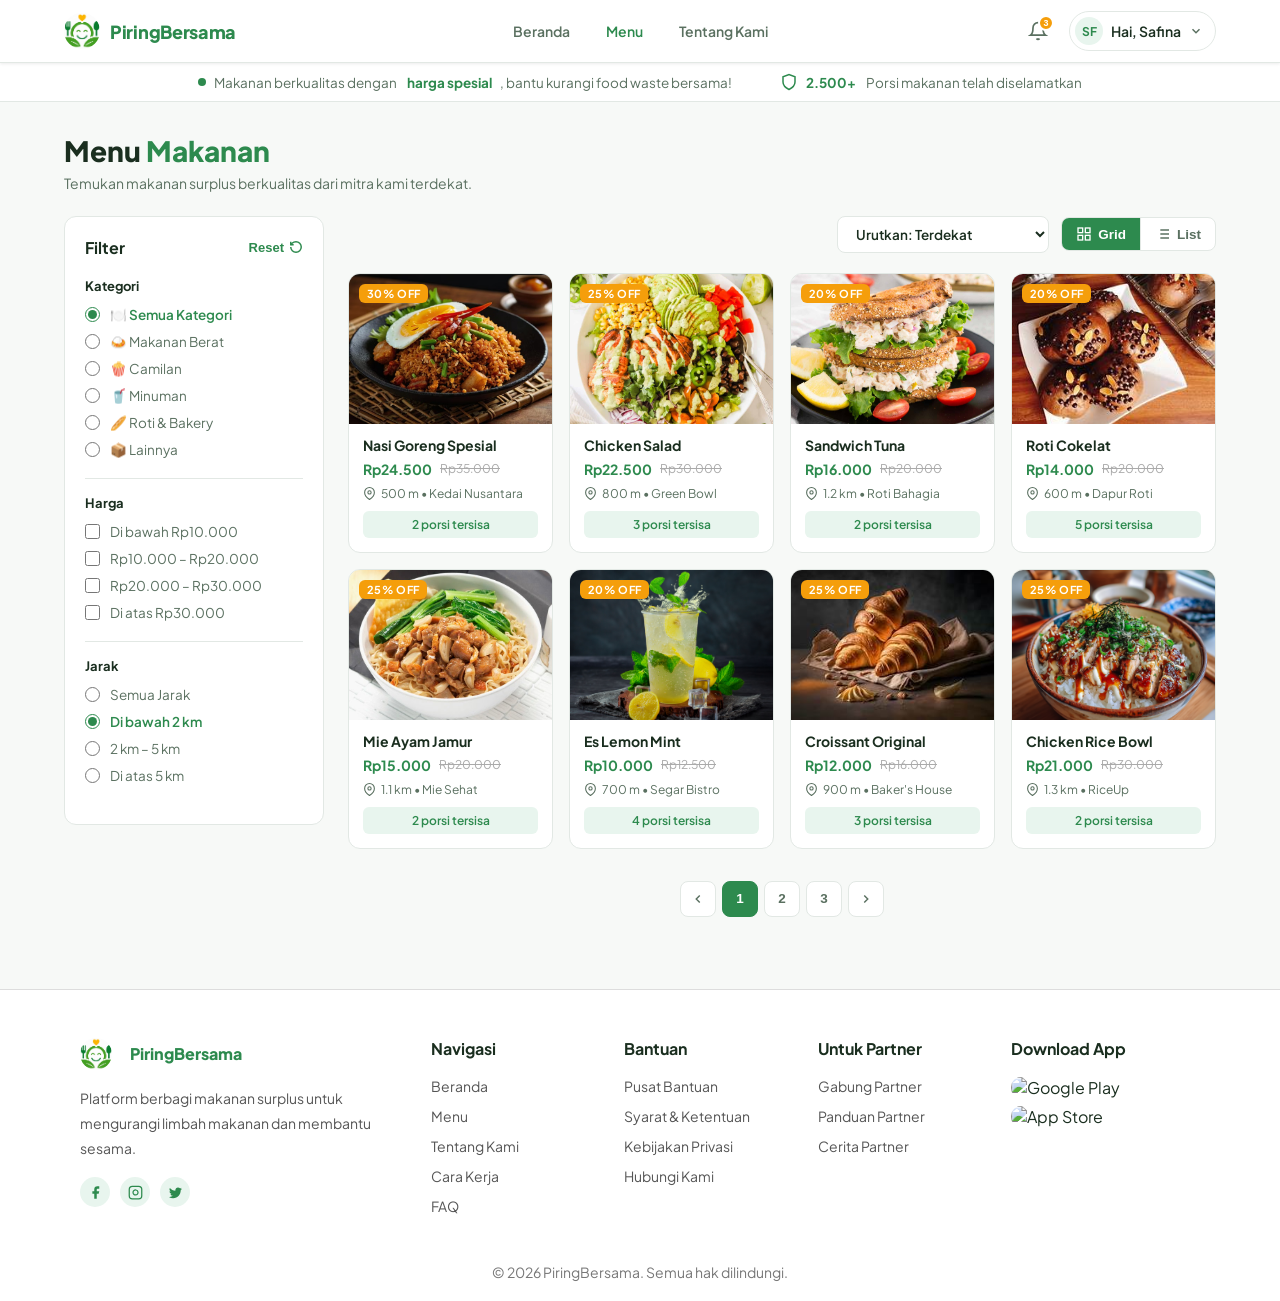
==== index.html @ 016cd300 "Add files via upload" ====
<!DOCTYPE html>
<html lang="id">
<head>
<meta charset="UTF-8">
<meta name="viewport" content="width=device-width, initial-scale=1.0">
<title>PiringBersama – Menu Makanan</title>
<link href="https://fonts.googleapis.com/css2?family=Plus+Jakarta+Sans:wght@400;500;600;700;800&display=swap" rel="stylesheet">
<link rel="stylesheet" href="style.css">
</head>
<body>

<!-- NAVBAR -->
<nav class="navbar">
  <div class="nav-inner">
    <a href="#" class="logo">
      <img src="logo_PiringBersama.jpeg" alt="Logo PiringBersama" class="logo-icon">
      <span class="logo-text">PiringBersama</span>
    </a>
    <div class="nav-links">
      <a href="#" class="nav-link">Beranda</a>
      <a href="#" class="nav-link active">Menu</a>
      <a href="#" class="nav-link">Tentang Kami</a>
    </div>
    <div class="nav-actions">
      <button class="btn-icon" title="Notifikasi">
        <svg viewBox="0 0 24 24" fill="none" stroke="currentColor" stroke-width="2"><path d="M18 8A6 6 0 0 0 6 8c0 7-3 9-3 9h18s-3-2-3-9"/><path d="M13.73 21a2 2 0 0 1-3.46 0"/></svg>
        <span class="notif-badge">3</span>
      </button>
      <div class="user-menu" onclick="this.querySelector('.dropdown-menu').classList.toggle('open')">
        <div class="avatar">SF</div>
        <span>Hai, Safina</span>
        <svg class="chevron-icon" viewBox="0 0 24 24" fill="none" stroke="currentColor" stroke-width="2.5"><path d="m6 9 6 6 6-6"/></svg>
        <div class="dropdown-menu">
          <a href="#">Profil Saya</a>
          <a href="#">Riwayat Pesanan</a>
          <a href="#">Pengaturan</a>
          <hr>
          <a href="#" class="logout">Keluar</a>
        </div>
      </div>
    </div>
  </div>
</nav>

<!-- ANNOUNCEMENT BAR -->
<div class="announce-bar">
  <div class="announce-item">
    <div class="announce-dot"></div>
    Makanan berkualitas dengan <strong>&nbsp;harga spesial</strong>, bantu kurangi food waste bersama!
  </div>
  <div class="announce-item">
    <svg width="18" height="18" viewBox="0 0 24 24" fill="none" stroke="#2d8a4e" stroke-width="2"><path d="M12 22s8-4 8-10V5l-8-3-8 3v7c0 6 8 10 8 10z"/></svg>
    <strong>2.500+</strong>&nbsp;Porsi makanan telah diselamatkan
  </div>
</div>

<!-- PAGE CONTENT -->
<div class="page-wrap">
  <div class="page-header">
    <h1>Menu <span>Makanan</span></h1>
    <p>Temukan makanan surplus berkualitas dari mitra kami terdekat.</p>
  </div>

  <div class="content-row">
    <!-- FILTER SIDEBAR -->
    <aside class="filter-sidebar">
      <div class="filter-header">
        <h3>Filter</h3>
        <button class="reset-btn">
          Reset
          <svg viewBox="0 0 24 24" fill="none" stroke="currentColor" stroke-width="2.5"><path d="M3 12a9 9 0 1 0 9-9 9.75 9.75 0 0 0-6.74 2.74L3 8"/><path d="M3 3v5h5"/></svg>
        </button>
      </div>

      <div class="filter-section">
        <div class="filter-section-title">Kategori</div>
        <div class="radio-group">
          <label class="radio-item active">
            <input type="radio" name="kategori" value="semua" checked>
            <span>🍽️ Semua Kategori</span>
          </label>
          <label class="radio-item">
            <input type="radio" name="kategori" value="berat">
            <span>🍛 Makanan Berat</span>
          </label>
          <label class="radio-item">
            <input type="radio" name="kategori" value="camilan">
            <span>🍿 Camilan</span>
          </label>
          <label class="radio-item">
            <input type="radio" name="kategori" value="minuman">
            <span>🥤 Minuman</span>
          </label>
          <label class="radio-item">
            <input type="radio" name="kategori" value="roti">
            <span>🥖 Roti & Bakery</span>
          </label>
          <label class="radio-item">
            <input type="radio" name="kategori" value="lainnya">
            <span>📦 Lainnya</span>
          </label>
        </div>
      </div>

      <hr class="filter-divider">

      <div class="filter-section">
        <div class="filter-section-title">Harga</div>
        <div class="checkbox-group">
          <label class="checkbox-item">
            <input type="checkbox"> Di bawah Rp10.000
          </label>
          <label class="checkbox-item">
            <input type="checkbox"> Rp10.000 – Rp20.000
          </label>
          <label class="checkbox-item">
            <input type="checkbox"> Rp20.000 – Rp30.000
          </label>
          <label class="checkbox-item">
            <input type="checkbox"> Di atas Rp30.000
          </label>
        </div>
      </div>

      <hr class="filter-divider">

      <div class="filter-section">
        <div class="filter-section-title">Jarak</div>
        <div class="radio-group">
          <label class="radio-item">
            <input type="radio" name="jarak" value="semua"> Semua Jarak
          </label>
          <label class="radio-item active">
            <input type="radio" name="jarak" value="2km" checked> Di bawah 2 km
          </label>
          <label class="radio-item">
            <input type="radio" name="jarak" value="5km"> 2 km – 5 km
          </label>
          <label class="radio-item">
            <input type="radio" name="jarak" value="lebih"> Di atas 5 km
          </label>
        </div>
      </div>
    </aside>

    <!-- MAIN -->
    <main class="main-content">
      <div class="toolbar">
        <select class="sort-select">
          <option>Urutkan: Terdekat</option>
          <option>Urutkan: Harga Termurah</option>
          <option>Urutkan: Diskon Terbesar</option>
          <option>Urutkan: Tersisa Sedikit</option>
        </select>
        <div class="view-toggle">
          <button class="view-btn active">
            <svg viewBox="0 0 24 24" fill="none" stroke="currentColor" stroke-width="2"><rect x="3" y="3" width="7" height="7"/><rect x="14" y="3" width="7" height="7"/><rect x="3" y="14" width="7" height="7"/><rect x="14" y="14" width="7" height="7"/></svg>
            Grid
          </button>
          <button class="view-btn">
            <svg viewBox="0 0 24 24" fill="none" stroke="currentColor" stroke-width="2"><line x1="8" y1="6" x2="21" y2="6"/><line x1="8" y1="12" x2="21" y2="12"/><line x1="8" y1="18" x2="21" y2="18"/><line x1="3" y1="6" x2="3.01" y2="6"/><line x1="3" y1="12" x2="3.01" y2="12"/><line x1="3" y1="18" x2="3.01" y2="18"/></svg>
            List
          </button>
        </div>
      </div>

      <div class="food-grid">
        <!-- Card 1 -->
        <div class="food-card">
          <div class="card-img-wrap">
            <img src="nasgor.jpeg" alt="Nasi Goreng Spesial">
            <span class="discount-badge">30% OFF</span>
          </div>
          <div class="card-body">
            <div class="card-name">Nasi Goreng Spesial</div>
            <div class="card-prices">
              <span class="price-new">Rp24.500</span>
              <span class="price-old">Rp35.000</span>
            </div>
            <div class="card-location">
              <svg viewBox="0 0 24 24" fill="none" stroke="currentColor" stroke-width="2"><path d="M21 10c0 7-9 13-9 13s-9-6-9-13a9 9 0 0 1 18 0z"/><circle cx="12" cy="10" r="3"/></svg>
              500 m • Kedai Nusantara
            </div>
            <div class="card-footer">2 porsi tersisa</div>
          </div>
        </div>

        <!-- Card 2 -->
        <div class="food-card">
          <div class="card-img-wrap">
            <img src="chicken salad.jpg" alt="Chicken Salad">
            <span class="discount-badge">25% OFF</span>
          </div>
          <div class="card-body">
            <div class="card-name">Chicken Salad</div>
            <div class="card-prices">
              <span class="price-new">Rp22.500</span>
              <span class="price-old">Rp30.000</span>
            </div>
            <div class="card-location">
              <svg viewBox="0 0 24 24" fill="none" stroke="currentColor" stroke-width="2"><path d="M21 10c0 7-9 13-9 13s-9-6-9-13a9 9 0 0 1 18 0z"/><circle cx="12" cy="10" r="3"/></svg>
              800 m • Green Bowl
            </div>
            <div class="card-footer">3 porsi tersisa</div>
          </div>
        </div>

        <!-- Card 3 -->
        <div class="food-card">
          <div class="card-img-wrap">
            <img src="sandwich.jpg" alt="Sandwich Tuna">
            <span class="discount-badge">20% OFF</span>
          </div>
          <div class="card-body">
            <div class="card-name">Sandwich Tuna</div>
            <div class="card-prices">
              <span class="price-new">Rp16.000</span>
              <span class="price-old">Rp20.000</span>
            </div>
            <div class="card-location">
              <svg viewBox="0 0 24 24" fill="none" stroke="currentColor" stroke-width="2"><path d="M21 10c0 7-9 13-9 13s-9-6-9-13a9 9 0 0 1 18 0z"/><circle cx="12" cy="10" r="3"/></svg>
              1.2 km • Roti Bahagia
            </div>
            <div class="card-footer">2 porsi tersisa</div>
          </div>
        </div>

        <!-- Card 4 -->
        <div class="food-card">
          <div class="card-img-wrap">
            <img src="roti coklat.jpeg" alt="Roti Cokelat">
            <span class="discount-badge">20% OFF</span>
          </div>
          <div class="card-body">
            <div class="card-name">Roti Cokelat</div>
            <div class="card-prices">
              <span class="price-new">Rp14.000</span>
              <span class="price-old">Rp20.000</span>
            </div>
            <div class="card-location">
              <svg viewBox="0 0 24 24" fill="none" stroke="currentColor" stroke-width="2"><path d="M21 10c0 7-9 13-9 13s-9-6-9-13a9 9 0 0 1 18 0z"/><circle cx="12" cy="10" r="3"/></svg>
              600 m • Dapur Roti
            </div>
            <div class="card-footer">5 porsi tersisa</div>
          </div>
        </div>

        <!-- Card 5 -->
        <div class="food-card">
          <div class="card-img-wrap">
            <img src="mi ayam jamur.jpg" alt="Mie Ayam Jamur">
            <span class="discount-badge">25% OFF</span>
          </div>
          <div class="card-body">
            <div class="card-name">Mie Ayam Jamur</div>
            <div class="card-prices">
              <span class="price-new">Rp15.000</span>
              <span class="price-old">Rp20.000</span>
            </div>
            <div class="card-location">
              <svg viewBox="0 0 24 24" fill="none" stroke="currentColor" stroke-width="2"><path d="M21 10c0 7-9 13-9 13s-9-6-9-13a9 9 0 0 1 18 0z"/><circle cx="12" cy="10" r="3"/></svg>
              1.1 km • Mie Sehat
            </div>
            <div class="card-footer">2 porsi tersisa</div>
          </div>
        </div>

        <!-- Card 6 -->
        <div class="food-card">
          <div class="card-img-wrap">
            <img src="es lemon.jpg" alt="Es Lemon Mint">
            <span class="discount-badge">20% OFF</span>
          </div>
          <div class="card-body">
            <div class="card-name">Es Lemon Mint</div>
            <div class="card-prices">
              <span class="price-new">Rp10.000</span>
              <span class="price-old">Rp12.500</span>
            </div>
            <div class="card-location">
              <svg viewBox="0 0 24 24" fill="none" stroke="currentColor" stroke-width="2"><path d="M21 10c0 7-9 13-9 13s-9-6-9-13a9 9 0 0 1 18 0z"/><circle cx="12" cy="10" r="3"/></svg>
              700 m • Segar Bistro
            </div>
            <div class="card-footer">4 porsi tersisa</div>
          </div>
        </div>

        <!-- Card 7 -->
        <div class="food-card">
          <div class="card-img-wrap">
            <img src="croissant.jpeg" alt="Croissant Original">
            <span class="discount-badge">25% OFF</span>
          </div>
          <div class="card-body">
            <div class="card-name">Croissant Original</div>
            <div class="card-prices">
              <span class="price-new">Rp12.000</span>
              <span class="price-old">Rp16.000</span>
            </div>
            <div class="card-location">
              <svg viewBox="0 0 24 24" fill="none" stroke="currentColor" stroke-width="2"><path d="M21 10c0 7-9 13-9 13s-9-6-9-13a9 9 0 0 1 18 0z"/><circle cx="12" cy="10" r="3"/></svg>
              900 m • Baker's House
            </div>
            <div class="card-footer">3 porsi tersisa</div>
          </div>
        </div>

        <!-- Card 8 -->
        <div class="food-card">
          <div class="card-img-wrap">
            <img src="rice bowl.png" alt="Chicken Rice Bowl">
            <span class="discount-badge">25% OFF</span>
          </div>
          <div class="card-body">
            <div class="card-name">Chicken Rice Bowl</div>
            <div class="card-prices">
              <span class="price-new">Rp21.000</span>
              <span class="price-old">Rp30.000</span>
            </div>
            <div class="card-location">
              <svg viewBox="0 0 24 24" fill="none" stroke="currentColor" stroke-width="2"><path d="M21 10c0 7-9 13-9 13s-9-6-9-13a9 9 0 0 1 18 0z"/><circle cx="12" cy="10" r="3"/></svg>
              1.3 km • RiceUp
            </div>
            <div class="card-footer">2 porsi tersisa</div>
          </div>
        </div>
      </div>

      <!-- PAGINATION -->
      <div class="pagination">
        <button class="page-btn">
          <svg viewBox="0 0 24 24" fill="none" stroke="currentColor" stroke-width="2.5"><path d="m15 18-6-6 6-6"/></svg>
        </button>
        <button class="page-btn active">1</button>
        <button class="page-btn">2</button>
        <button class="page-btn">3</button>
        <button class="page-btn">
          <svg viewBox="0 0 24 24" fill="none" stroke="currentColor" stroke-width="2.5"><path d="m9 18 6-6-6-6"/></svg>
        </button>
      </div>
    </main>
  </div>
</div>

<!-- FOOTER -->
<footer class="footer">
  <div class="footer-grid">
    <div class="footer-brand">
      <div class="logo">
        <img src="logo_PiringBersama.jpeg" alt="Logo PiringBersama" style="width:32px;height:32px;border-radius:50%;object-fit:cover;">
        <span style="font-size:16px;font-weight:800;color:var(--green);margin-left:8px;">PiringBersama</span>
      </div>
      <p>Platform berbagi makanan surplus untuk mengurangi limbah makanan dan membantu sesama.</p>
      <div class="social-links">
        <a href="#" class="social-link">
          <svg viewBox="0 0 24 24" fill="currentColor"><path d="M18 2h-3a5 5 0 0 0-5 5v3H7v4h3v8h4v-8h3l1-4h-4V7a1 1 0 0 1 1-1h3z"/></svg>
        </a>
        <a href="#" class="social-link">
          <svg viewBox="0 0 24 24" fill="none" stroke="currentColor" stroke-width="2"><rect x="2" y="2" width="20" height="20" rx="5" ry="5"/><path d="M16 11.37A4 4 0 1 1 12.63 8 4 4 0 0 1 16 11.37z"/><line x1="17.5" y1="6.5" x2="17.51" y2="6.5"/></svg>
        </a>
        <a href="#" class="social-link">
          <svg viewBox="0 0 24 24" fill="currentColor"><path d="M22.46 6c-.77.35-1.6.58-2.46.69.88-.53 1.56-1.37 1.88-2.38-.83.5-1.75.85-2.72 1.05C18.37 4.5 17.26 4 16 4c-2.35 0-4.27 1.92-4.27 4.29 0 .34.04.67.11.98C8.28 9.09 5.11 7.38 3 4.79c-.37.63-.58 1.37-.58 2.15 0 1.49.75 2.81 1.91 3.56-.71 0-1.37-.2-1.95-.5v.03c0 2.08 1.48 3.82 3.44 4.21a4.22 4.22 0 0 1-1.93.07 4.28 4.28 0 0 0 4 2.98 8.521 8.521 0 0 1-5.33 1.84c-.34 0-.68-.02-1.02-.06C3.44 20.29 5.7 21 8.12 21 16 21 20.33 14.46 20.33 8.79c0-.19 0-.37-.01-.56.84-.6 1.56-1.36 2.14-2.23z"/></svg>
        </a>
      </div>
    </div>

    <div>
      <div class="footer-title">Navigasi</div>
      <div class="footer-links">
        <a href="#">Beranda</a>
        <a href="#">Menu</a>
        <a href="#">Tentang Kami</a>
        <a href="#">Cara Kerja</a>
        <a href="#">FAQ</a>
      </div>
    </div>

    <div>
      <div class="footer-title">Bantuan</div>
      <div class="footer-links">
        <a href="#">Pusat Bantuan</a>
        <a href="#">Syarat &amp; Ketentuan</a>
        <a href="#">Kebijakan Privasi</a>
        <a href="#">Hubungi Kami</a>
      </div>
    </div>

    <div>
      <div class="footer-title">Untuk Partner</div>
      <div class="footer-links">
        <a href="#">Gabung Partner</a>
        <a href="#">Panduan Partner</a>
        <a href="#">Cerita Partner</a>
      </div>
    </div>

    <div>
      <div class="footer-title">Download App</div>
      <div class="store-buttons">
        <a href="#" class="store-btn">
          <img src="https://upload.wikimedia.org/wikipedia/commons/7/78/Google_Play_Store_badge_EN.svg" alt="Google Play">
        </a>
        <a href="#" class="store-btn">
          <img src="https://developer.apple.com/assets/elements/badges/download-on-the-app-store.svg" alt="App Store">
        </a>
      </div>
    </div>
  </div>

  <div class="copyright">©️ 2026 PiringBersama. Semua hak dilindungi.</div>
</footer>

<script src="script.js"></script>
</body>
</html>
---- style.css ----
*, *::before, *::after { box-sizing: border-box; margin: 0; padding: 0; }
  :root {
    --green: #2d8a4e;
    --green-dark: #1e6b3a;
    --green-light: #e8f5ee;
    --green-mid: #d1eddb;
    --orange: #f59e0b;
    --orange-light: #fef3c7;
    --white: #ffffff;
    --bg: #f7f9f7;
    --border: #e2e8e4;
    --text-primary: #1a2e1f;
    --text-secondary: #5a7060;
    --red: #e53e3e;
    --shadow-sm: 0 1px 3px rgba(0,0,0,0.08);
    --shadow-md: 0 4px 16px rgba(0,0,0,0.12);
    --radius: 12px;
    --radius-sm: 8px;
    --transition: 0.18s ease;
    --primary: #2d8a4e;
  }
  body {
    font-family: 'Plus Jakarta Sans', sans-serif;
    background: var(--bg);
    color: var(--text-primary);
    min-height: 100vh;
  }
  a { text-decoration: none; color: inherit; }

  /* ── NAVBAR ── */
  .navbar {
    position: sticky;
    top: 0;
    z-index: 100;
    background: var(--white);
    border-bottom: 1px solid var(--border);
    box-shadow: var(--shadow-sm);
  }
  .nav-inner {
    position: relative;
    max-width: 1200px;
    margin: 0 auto;
    padding: 0 24px;
    height: 62px;
    display: flex;
    align-items: center;
    gap: 32px;
  }
  .logo {
    display: flex;
    align-items: center;
    gap: 10px;
    flex-shrink: 0;
  }
  .logo-icon {
    width: 36px;
    height: 36px;
    border-radius: 50%;
    object-fit: cover;
    background: var(--green-light);
  }
  .logo-text {
    font-size: 18px;
    font-weight: 800;
    color: var(--green);
    letter-spacing: -.3px;
  }
  .nav-links {
    display: flex;
    gap: 8px;
    position: absolute;
    left: 50%;
    transform: translateX(-50%);
  }
  .nav-link {
    padding: 6px 14px;
    border-radius: 20px;
    font-weight: 600;
    font-size: 14px;
    color: var(--text-secondary);
    transition: color var(--transition), background var(--transition);
  }
  .nav-link:hover { color: var(--green); background: var(--green-light); }
  .nav-link.active { color: var(--green); }
  .nav-actions {
    display: flex;
    align-items: center;
    gap: 12px;
    margin-left: auto;
  }
  .btn-icon {
    position: relative;
    width: 38px;
    height: 38px;
    border-radius: 50%;
    display: flex;
    align-items: center;
    justify-content: center;
    color: var(--text-secondary);
    transition: background var(--transition), color var(--transition);
    cursor: pointer;
    border: none;
    background: transparent;
  }
  .btn-icon:hover { background: var(--bg); color: var(--text-primary); }
  .btn-icon svg { width: 20px; height: 20px; }
  .notif-badge {
    position: absolute;
    top: 3px;
    right: 3px;
    width: 16px;
    height: 16px;
    border-radius: 50%;
    background: var(--orange);
    color: #fff;
    font-size: 9px;
    font-weight: 700;
    display: flex;
    align-items: center;
    justify-content: center;
    border: 2px solid var(--white);
  }
  .user-menu {
    position: relative;
    display: flex;
    align-items: center;
    gap: 8px;
    padding: 5px 12px 5px 5px;
    border-radius: 24px;
    border: 1px solid var(--border);
    background: var(--white);
    font-size: 14px;
    font-weight: 600;
    color: var(--text-primary);
    transition: border-color var(--transition), box-shadow var(--transition);
    cursor: pointer;
  }
  .user-menu:hover { border-color: var(--green); box-shadow: 0 0 0 3px var(--green-light); }
  .avatar {
    width: 28px;
    height: 28px;
    border-radius: 50%;
    object-fit: cover;
    background: var(--green-light);
    display: flex;
    align-items: center;
    justify-content: center;
    font-size: 12px;
    font-weight: 700;
    color: var(--green);
  }
  .dropdown-menu {
    position: absolute;
    top: calc(100% + 8px);
    right: 0;
    min-width: 170px;
    background: var(--white);
    border: 1px solid var(--border);
    border-radius: var(--radius-sm);
    box-shadow: var(--shadow-md);
    padding: 6px;
    display: none;
    flex-direction: column;
    gap: 2px;
    z-index: 200;
  }
  .dropdown-menu.open { display: flex; }
  .dropdown-menu a {
    padding: 9px 12px;
    border-radius: 6px;
    font-size: 13.5px;
    font-weight: 500;
    color: var(--text-primary);
    transition: background var(--transition);
  }
  .dropdown-menu a:hover { background: var(--bg); }
  .dropdown-menu hr { border: none; border-top: 1px solid var(--border); margin: 4px 0; }
  .dropdown-menu a.logout { color: #e53e3e; }
  .chevron-icon { width: 14px; height: 14px; color: var(--text-secondary); }

  /* ── ANNOUNCEMENT BAR ── */
  .announce-bar {
    background: var(--white);
    border-bottom: 1px solid var(--border);
    padding: 10px 24px;
    display: flex;
    align-items: center;
    justify-content: center;
    gap: 48px;
    font-size: 13.5px;
  }
  .announce-item {
    display: flex;
    align-items: center;
    gap: 8px;
    color: var(--text-secondary);
  }
  .announce-item strong { color: var(--green); font-weight: 700; }
  .announce-dot {
    width: 8px; height: 8px;
    border-radius: 50%;
    background: var(--green);
    flex-shrink: 0;
  }

  /* ── PAGE LAYOUT ── */
  .page-wrap {
    max-width: 1200px;
    margin: 0 auto;
    padding: 32px 24px;
  }
  .page-header { margin-bottom: 24px; }
  .page-header h1 { font-size: 28px; font-weight: 800; color: var(--text-primary); line-height: 1.2; }
  .page-header h1 span { color: var(--green); }
  .page-header p { color: var(--text-secondary); margin-top: 6px; font-size: 14px; }

  .content-row {
    display: flex;
    gap: 24px;
    align-items: flex-start;
  }

  /* ── FILTER SIDEBAR ── */
  .filter-sidebar {
    width: 260px;
    flex-shrink: 0;
    background: var(--white);
    border: 1px solid var(--border);
    border-radius: var(--radius);
    padding: 20px;
  }
  .filter-header {
    display: flex;
    align-items: center;
    justify-content: space-between;
    margin-bottom: 20px;
  }
  .filter-header h3 { font-size: 16px; font-weight: 700; }
  .reset-btn {
    display: flex;
    align-items: center;
    gap: 5px;
    font-size: 13px;
    font-weight: 600;
    color: var(--green);
    cursor: pointer;
    border: none;
    background: none;
  }
  .reset-btn svg { width: 14px; height: 14px; }
  .filter-section { margin-bottom: 20px; }
  .filter-section-title { font-size: 13px; font-weight: 700; color: var(--text-primary); margin-bottom: 12px; }
  .filter-divider { border: none; border-top: 1px solid var(--border); margin: 16px 0; }
  .radio-group, .checkbox-group { display: flex; flex-direction: column; gap: 10px; }
  .radio-item, .checkbox-item {
    display: flex;
    align-items: center;
    gap: 10px;
    font-size: 13.5px;
    color: var(--text-secondary);
    cursor: pointer;
  }
  .radio-item input[type="radio"], .checkbox-item input[type="checkbox"] {
    accent-color: var(--green);
    width: 15px; height: 15px;
  }
  .radio-item.active, .radio-item:has(input:checked) { color: var(--green); font-weight: 600; }
  .cat-icon { font-size: 14px; }

  /* ── MAIN CONTENT ── */
  .main-content { flex: 1; min-width: 0; }
  .toolbar {
    display: flex;
    align-items: center;
    justify-content: flex-end;
    gap: 12px;
    margin-bottom: 20px;
  }
  .sort-select {
    display: flex;
    align-items: center;
    gap: 8px;
    padding: 8px 14px;
    border: 1px solid var(--border);
    border-radius: 8px;
    font-size: 13.5px;
    font-weight: 600;
    background: var(--white);
    color: var(--text-primary);
    cursor: pointer;
    font-family: inherit;
  }
  .sort-select svg { width: 16px; height: 16px; color: var(--text-secondary); }
  .view-toggle {
    display: flex;
    border: 1px solid var(--border);
    border-radius: 8px;
    overflow: hidden;
    background: var(--white);
  }
  .view-btn {
    display: flex;
    align-items: center;
    gap: 6px;
    padding: 8px 14px;
    font-size: 13.5px;
    font-weight: 600;
    color: var(--text-secondary);
    cursor: pointer;
    border: none;
    background: transparent;
    transition: background var(--transition), color var(--transition);
  }
  .view-btn svg { width: 16px; height: 16px; }
  .view-btn.active { background: var(--green); color: #fff; }
  .view-btn:not(:last-child) { border-right: 1px solid var(--border); }

  /* ── FOOD GRID ── */
  .food-grid {
    display: grid;
    grid-template-columns: repeat(4, 1fr);
    gap: 16px;
    margin-bottom: 32px;
  }
  .food-card {
    background: var(--white);
    border: 1px solid var(--border);
    border-radius: var(--radius);
    overflow: hidden;
    transition: box-shadow var(--transition), transform var(--transition);
    cursor: pointer;
  }
  .food-card:hover { box-shadow: var(--shadow-md); transform: translateY(-2px); }
  .card-img-wrap {
    position: relative;
    height: 150px;
    overflow: hidden;
    background: #f0f4f1;
  }
  .card-img-wrap img {
    width: 100%;
    height: 100%;
    object-fit: cover;
    transition: transform 0.3s ease;
  }
  .food-card:hover .card-img-wrap img { transform: scale(1.04); }
  .discount-badge {
    position: absolute;
    top: 10px;
    left: 10px;
    background: var(--orange);
    color: #fff;
    font-size: 11px;
    font-weight: 700;
    padding: 3px 8px;
    border-radius: 6px;
    letter-spacing: .3px;
  }
  .card-body { padding: 12px 14px 14px; }
  .card-name { font-size: 14px; font-weight: 700; color: var(--text-primary); margin-bottom: 6px; }
  .card-prices {
    display: flex;
    align-items: center;
    gap: 8px;
    margin-bottom: 8px;
  }
  .price-new { font-size: 14px; font-weight: 700; color: var(--green); }
  .price-old { font-size: 12px; color: #aaa; text-decoration: line-through; }
  .card-location {
    display: flex;
    align-items: center;
    gap: 5px;
    font-size: 12px;
    color: var(--text-secondary);
    margin-bottom: 10px;
  }
  .card-location svg { width: 13px; height: 13px; flex-shrink: 0; color: var(--text-secondary); }
  .card-footer {
    background: var(--green-light);
    border-radius: 6px;
    padding: 6px 10px;
    font-size: 12px;
    font-weight: 600;
    color: var(--green);
    text-align: center;
  }

  /* ── PAGINATION ── */
  .pagination {
    display: flex;
    align-items: center;
    justify-content: center;
    gap: 6px;
  }
  .page-btn {
    width: 36px; height: 36px;
    border-radius: 8px;
    display: flex;
    align-items: center;
    justify-content: center;
    font-size: 13.5px;
    font-weight: 600;
    border: 1px solid var(--border);
    background: var(--white);
    color: var(--text-secondary);
    cursor: pointer;
    transition: all var(--transition);
  }
  .page-btn:hover { border-color: var(--green); color: var(--green); }
  .page-btn.active { background: var(--green); color: #fff; border-color: var(--green); }
  .page-btn svg { width: 14px; height: 14px; }

  /* ── FOOTER ── */
  .footer {
    background: white;
    border-top: 1px solid #ddd;
    padding: 48px 80px 20px;
    margin-top: 40px;
  }
  .footer-grid {
    display: grid;
    grid-template-columns: 2fr 1fr 1fr 1fr 1.2fr;
    gap: 36px;
    align-items: start;
  }
  .footer-brand .logo { margin-bottom: 0; }
  .footer-brand .logo img { width: 32px; height: 32px; border-radius: 50%; object-fit: cover; }
  .footer-brand .logo span { font-size: 16px; font-weight: 800; color: var(--green); }
  .footer-brand p {
    margin-top: 16px;
    line-height: 1.8;
    color: #555;
    max-width: 320px;
    font-size: 14px;
  }
  .footer-title { font-weight: 700; margin-bottom: 18px; font-size: 16px; }
  .footer-links { display: flex; flex-direction: column; gap: 12px; }
  .footer-links a { color: #555; text-decoration: none; transition: 0.2s; font-size: 14px; }
  .footer-links a:hover { color: var(--primary); }
  .store-buttons { display: flex; flex-direction: column; gap: 8px; }
  .store-btn { display: block; }
  .store-btn img { width: 140px; height: auto; display: block; border-radius: 10px; transition: transform 0.25s ease; }
  .store-btn img:hover { transform: scale(1.04); }
  .copyright { margin-top: 48px; text-align: center; color: #777; font-size: 14px; }
  .social-links { display: flex; gap: 10px; margin-top: 16px; }
  .social-link {
    width: 30px; height: 30px;
    border-radius: 50%;
    background: var(--green-light);
    display: flex; align-items: center; justify-content: center;
    color: var(--green);
    font-size: 14px;
    transition: background var(--transition);
  }
  .social-link:hover { background: var(--green-mid); }
  .social-link svg { width: 15px; height: 15px; }
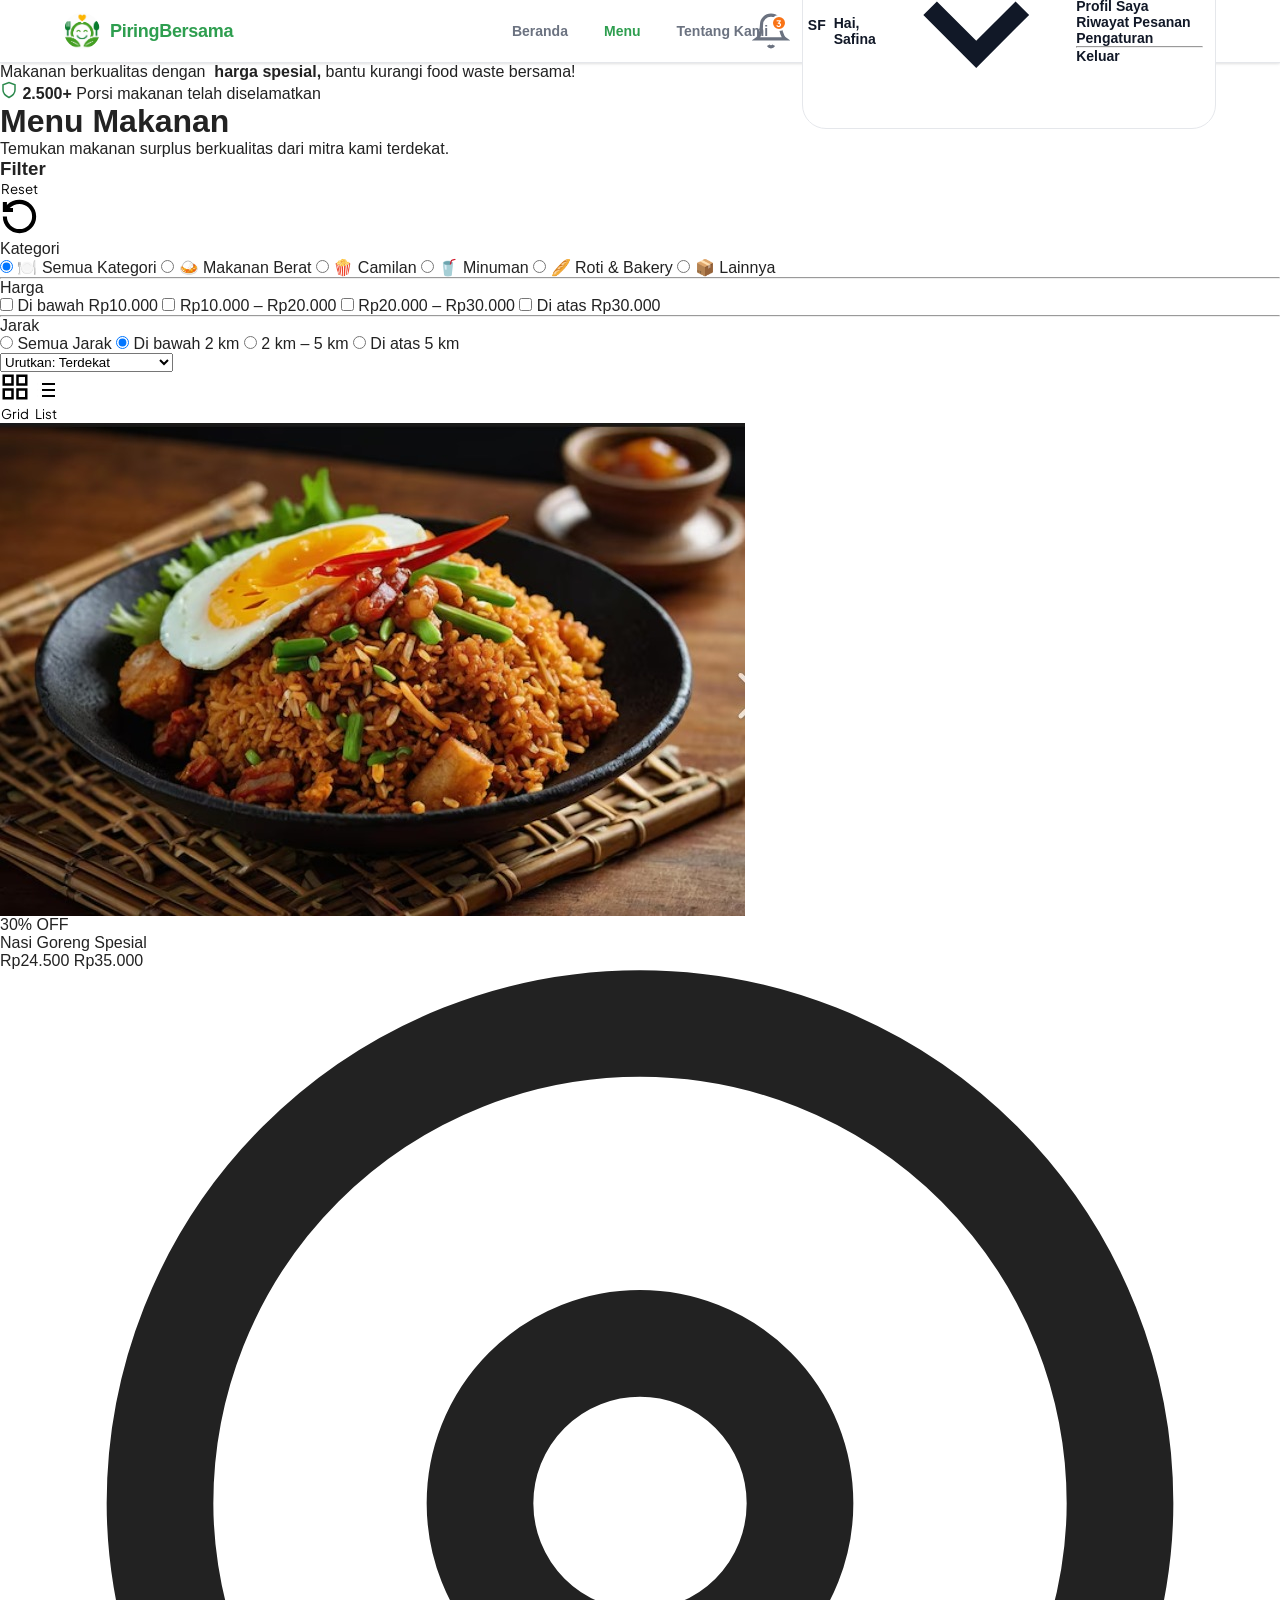
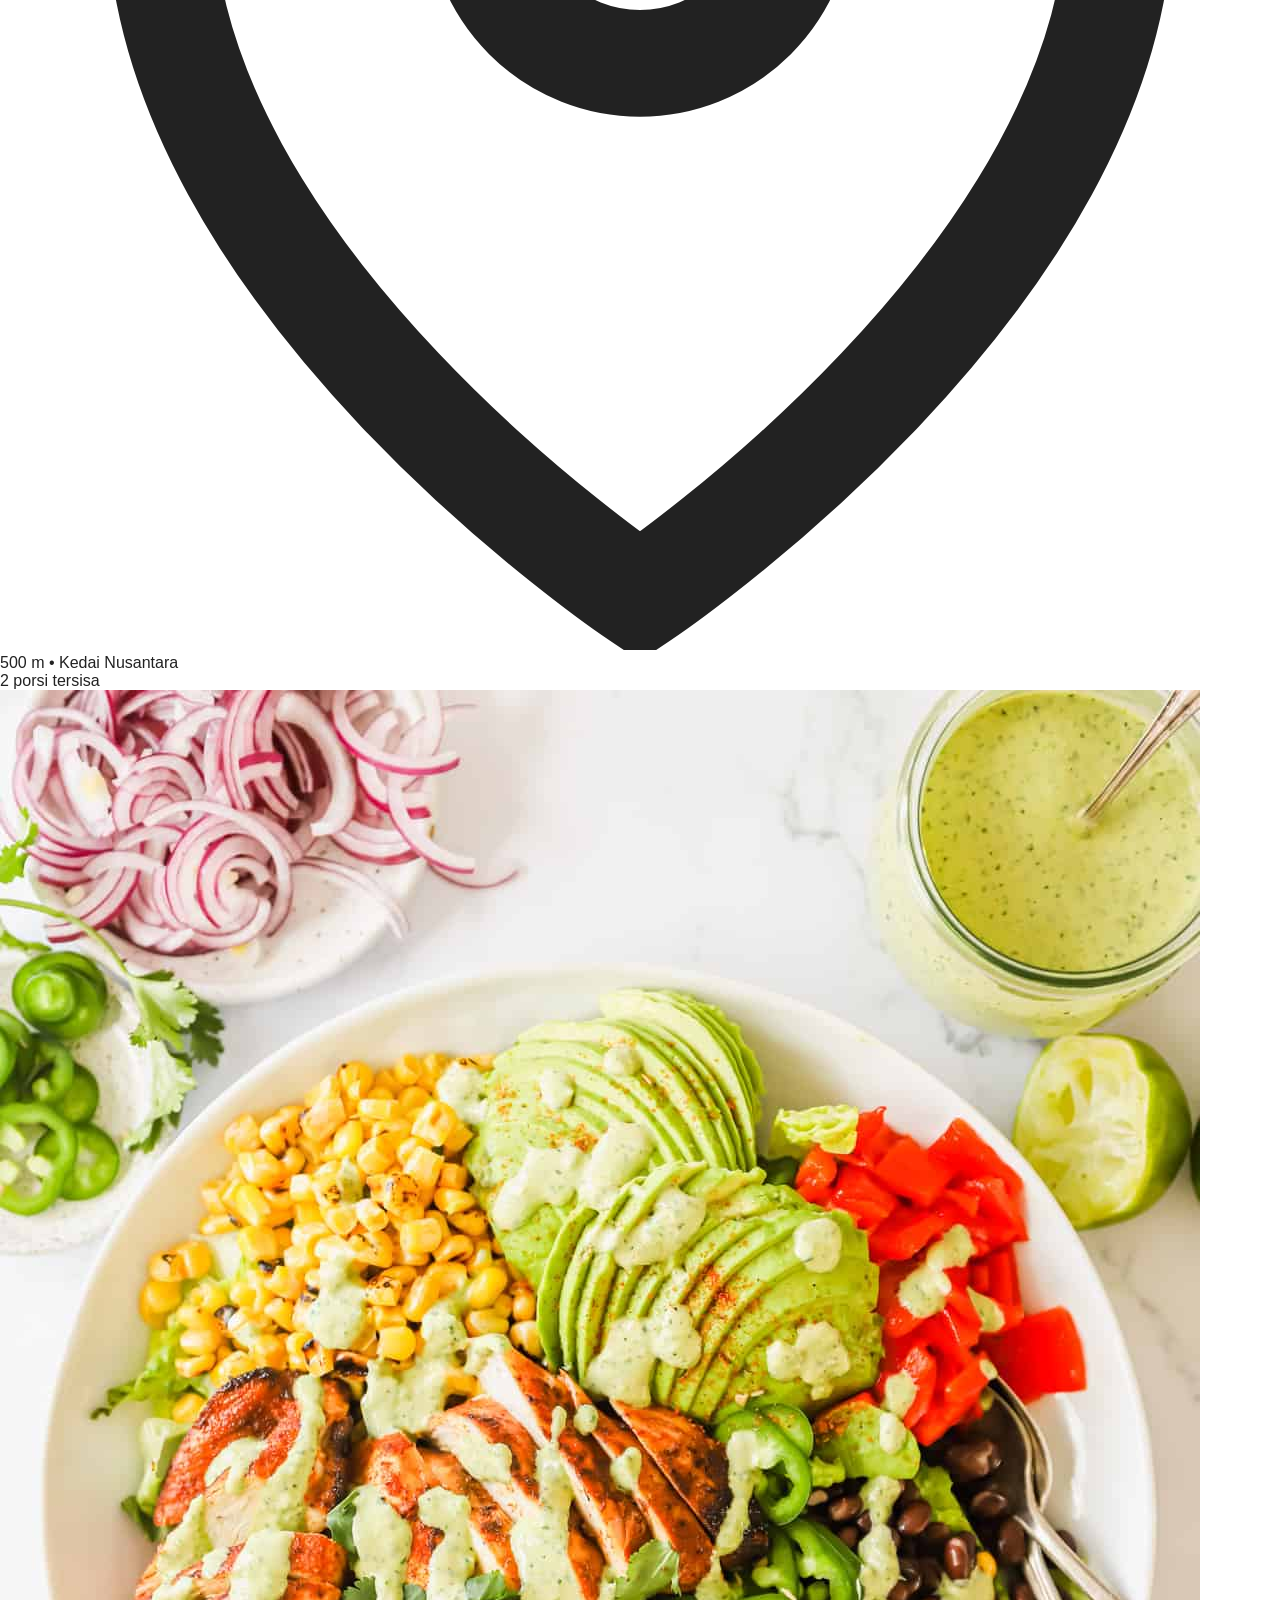
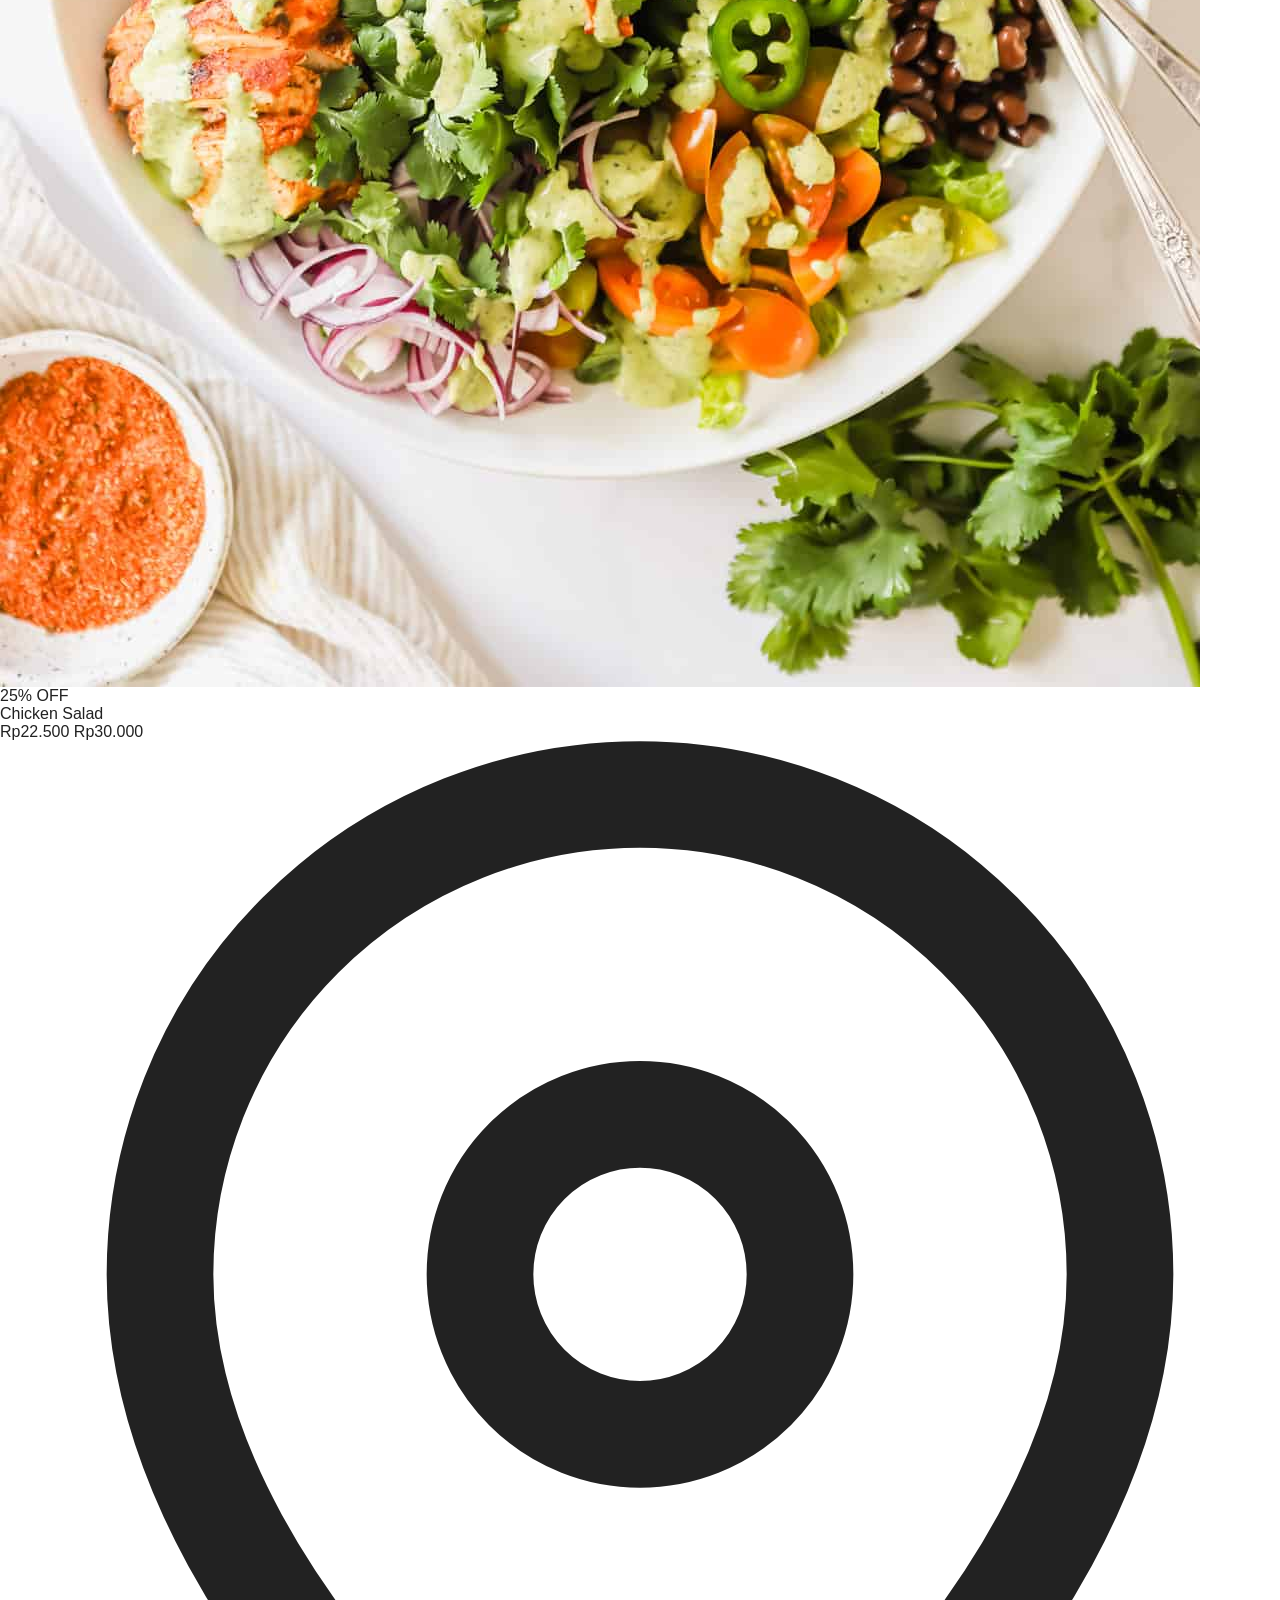
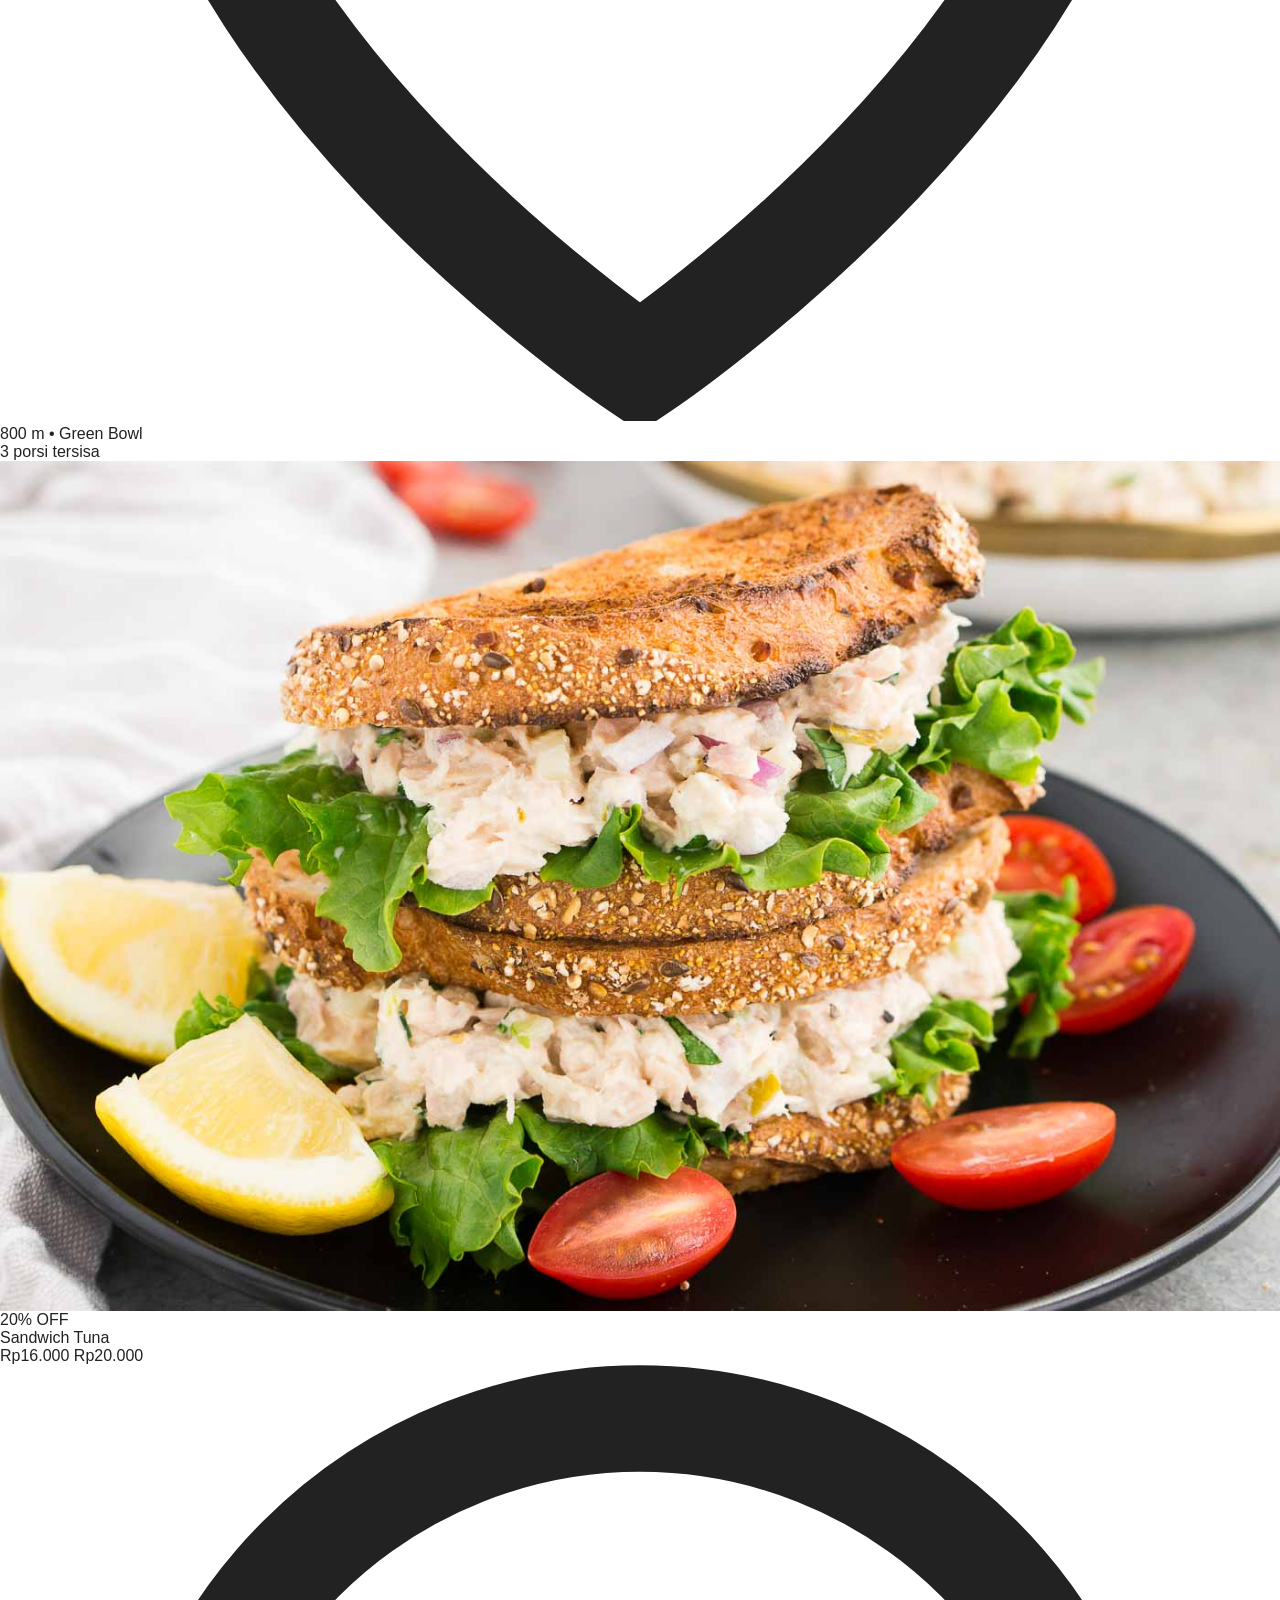
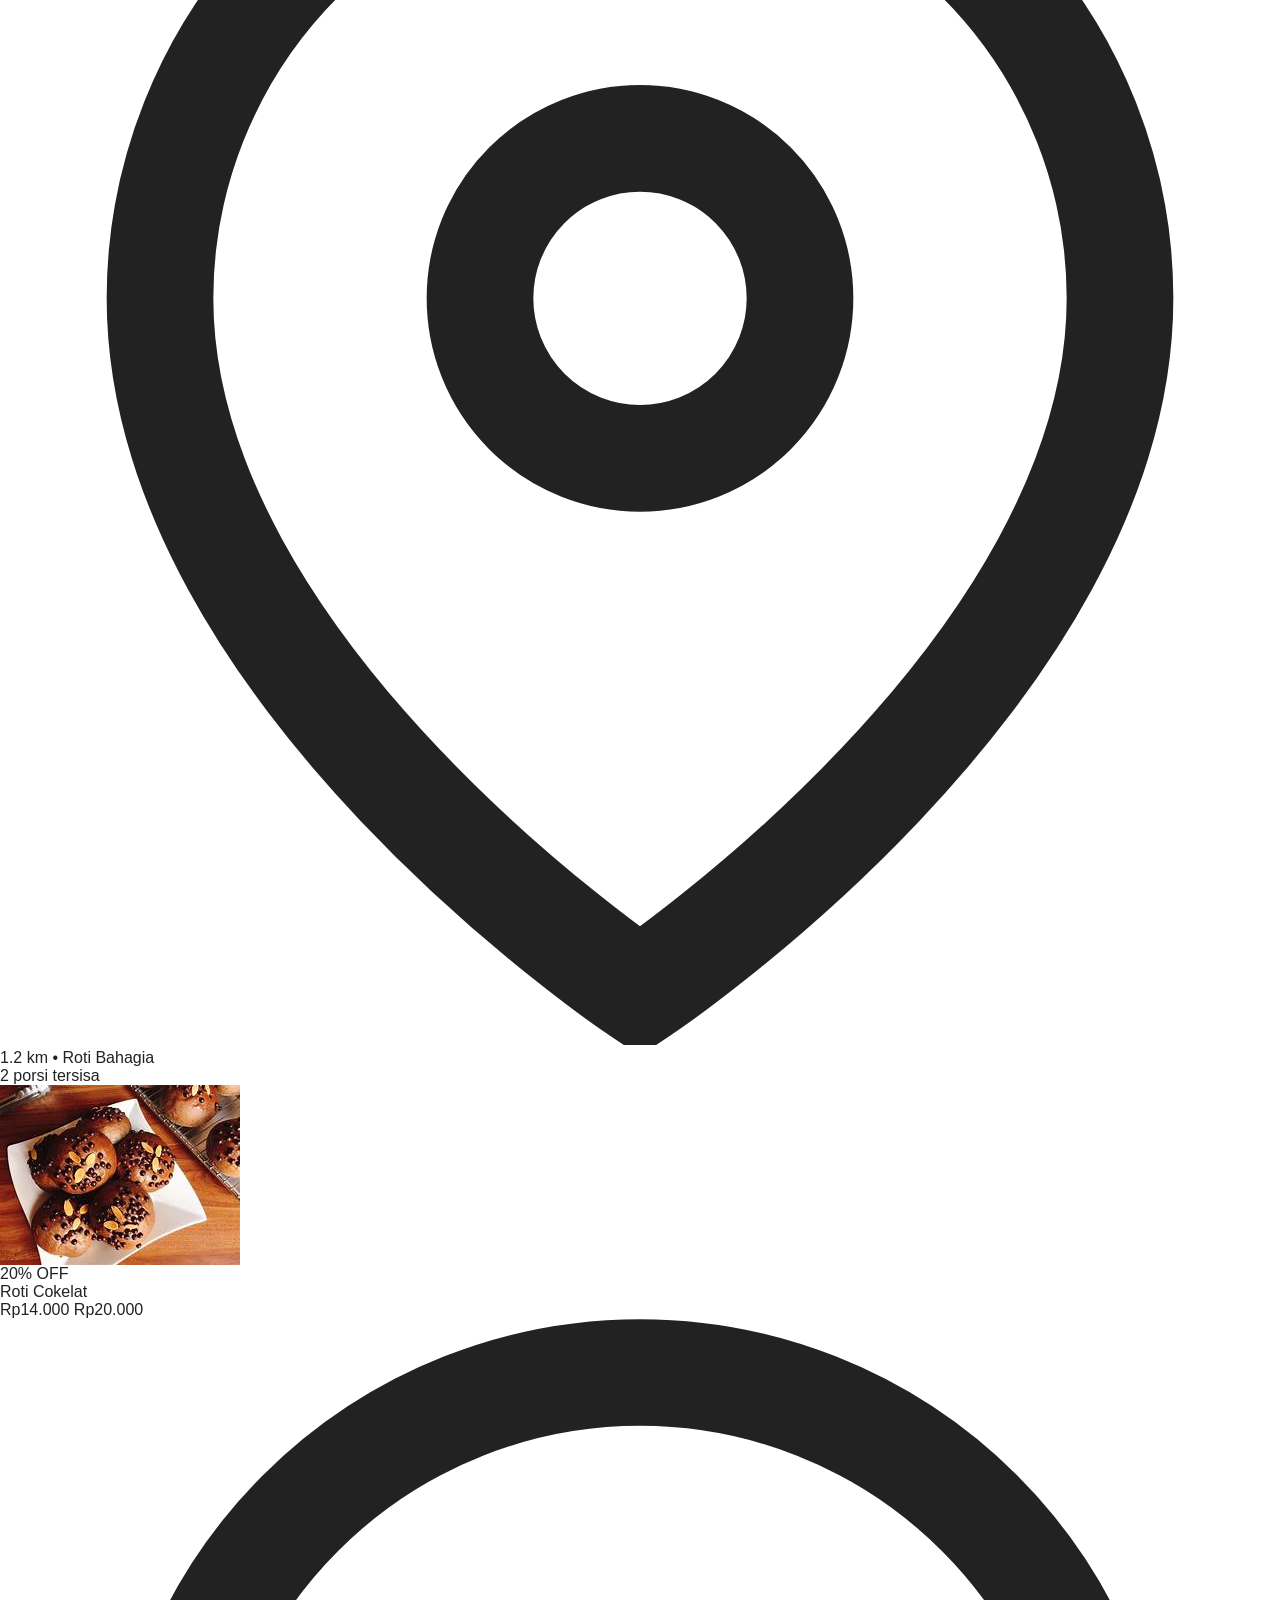
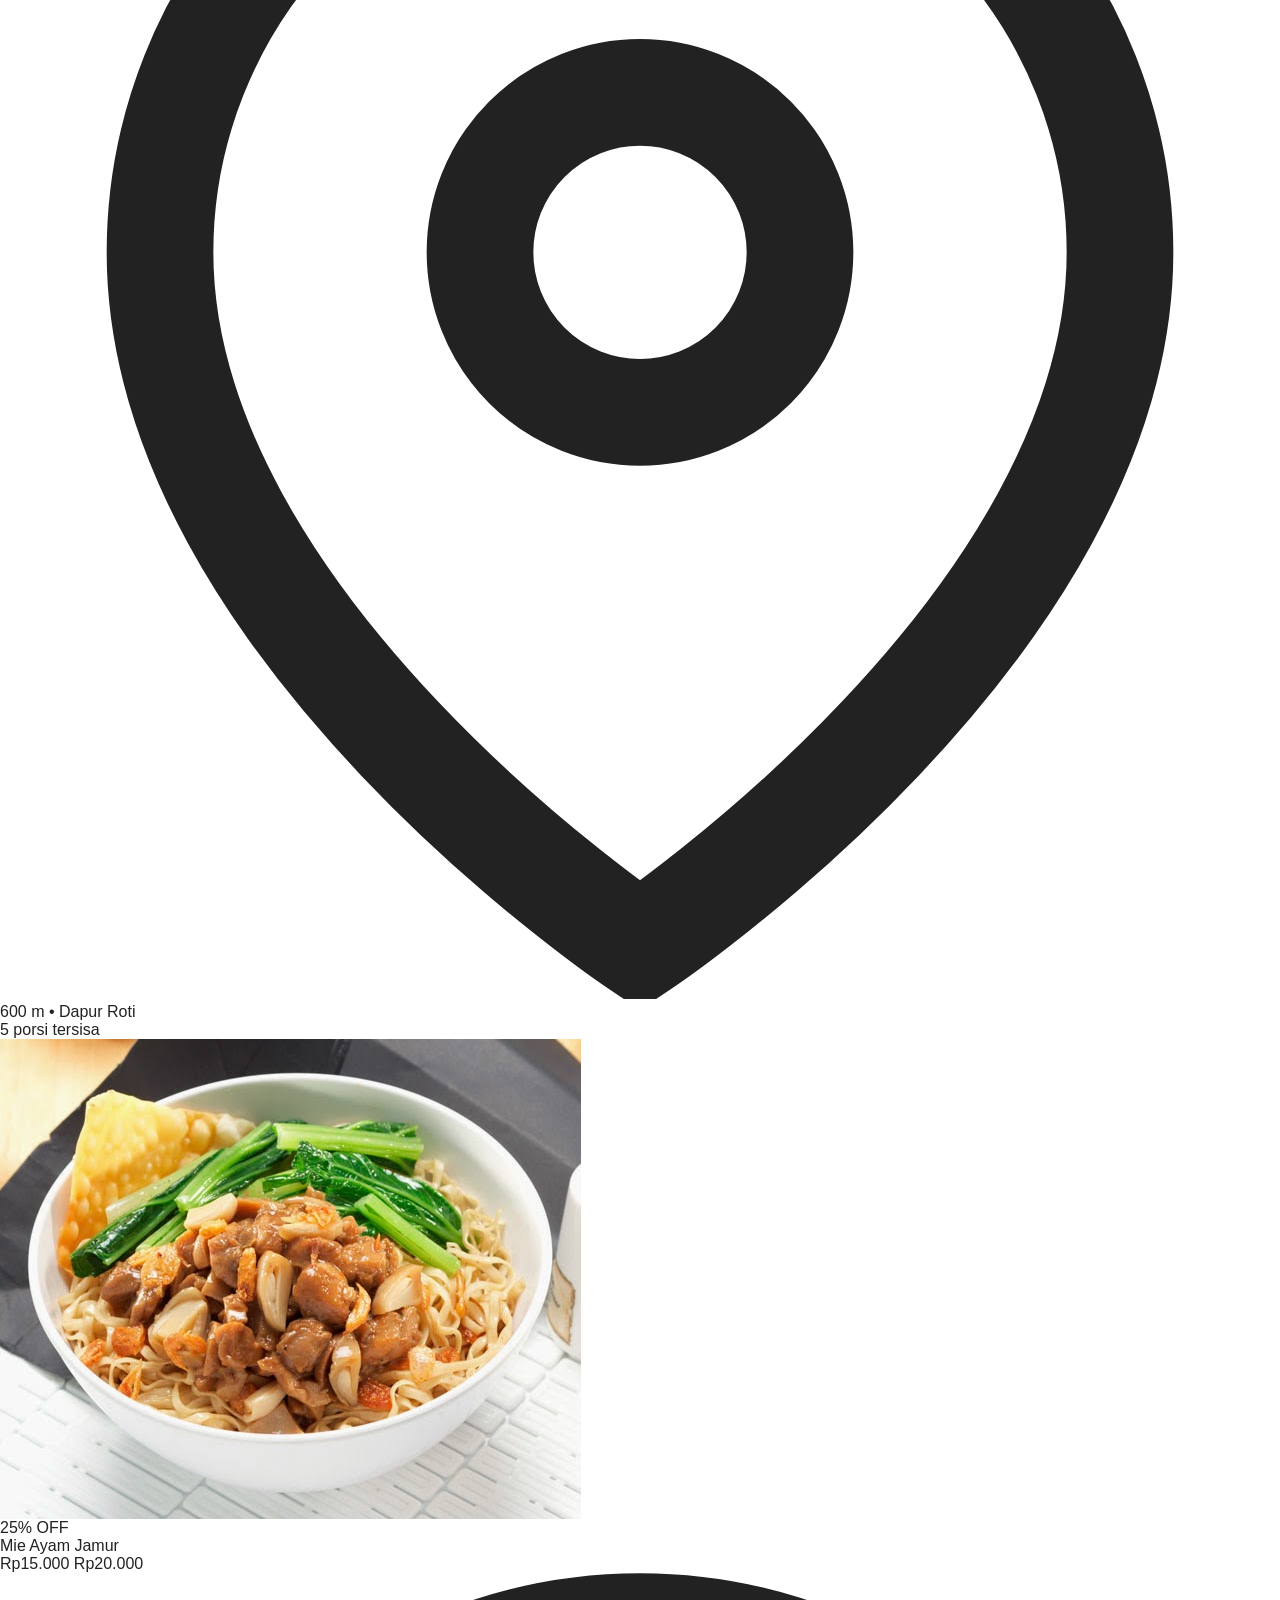
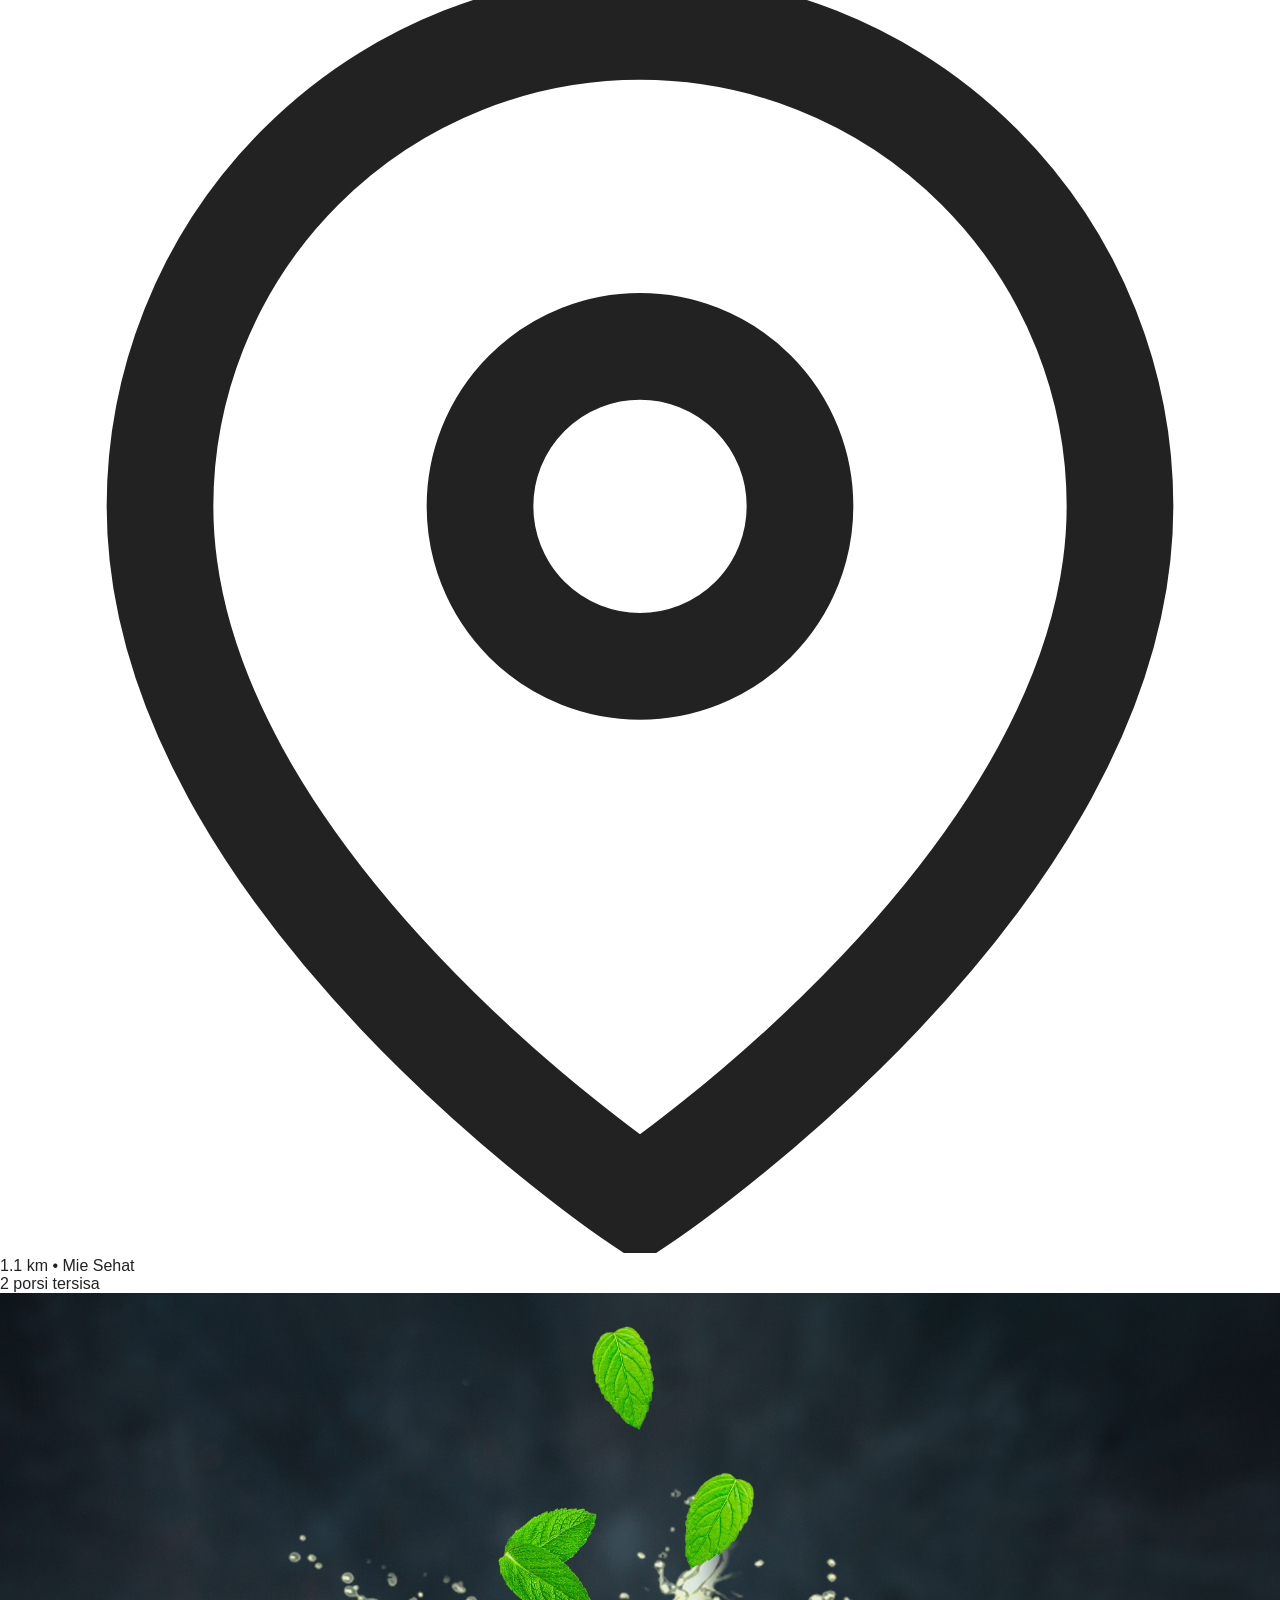
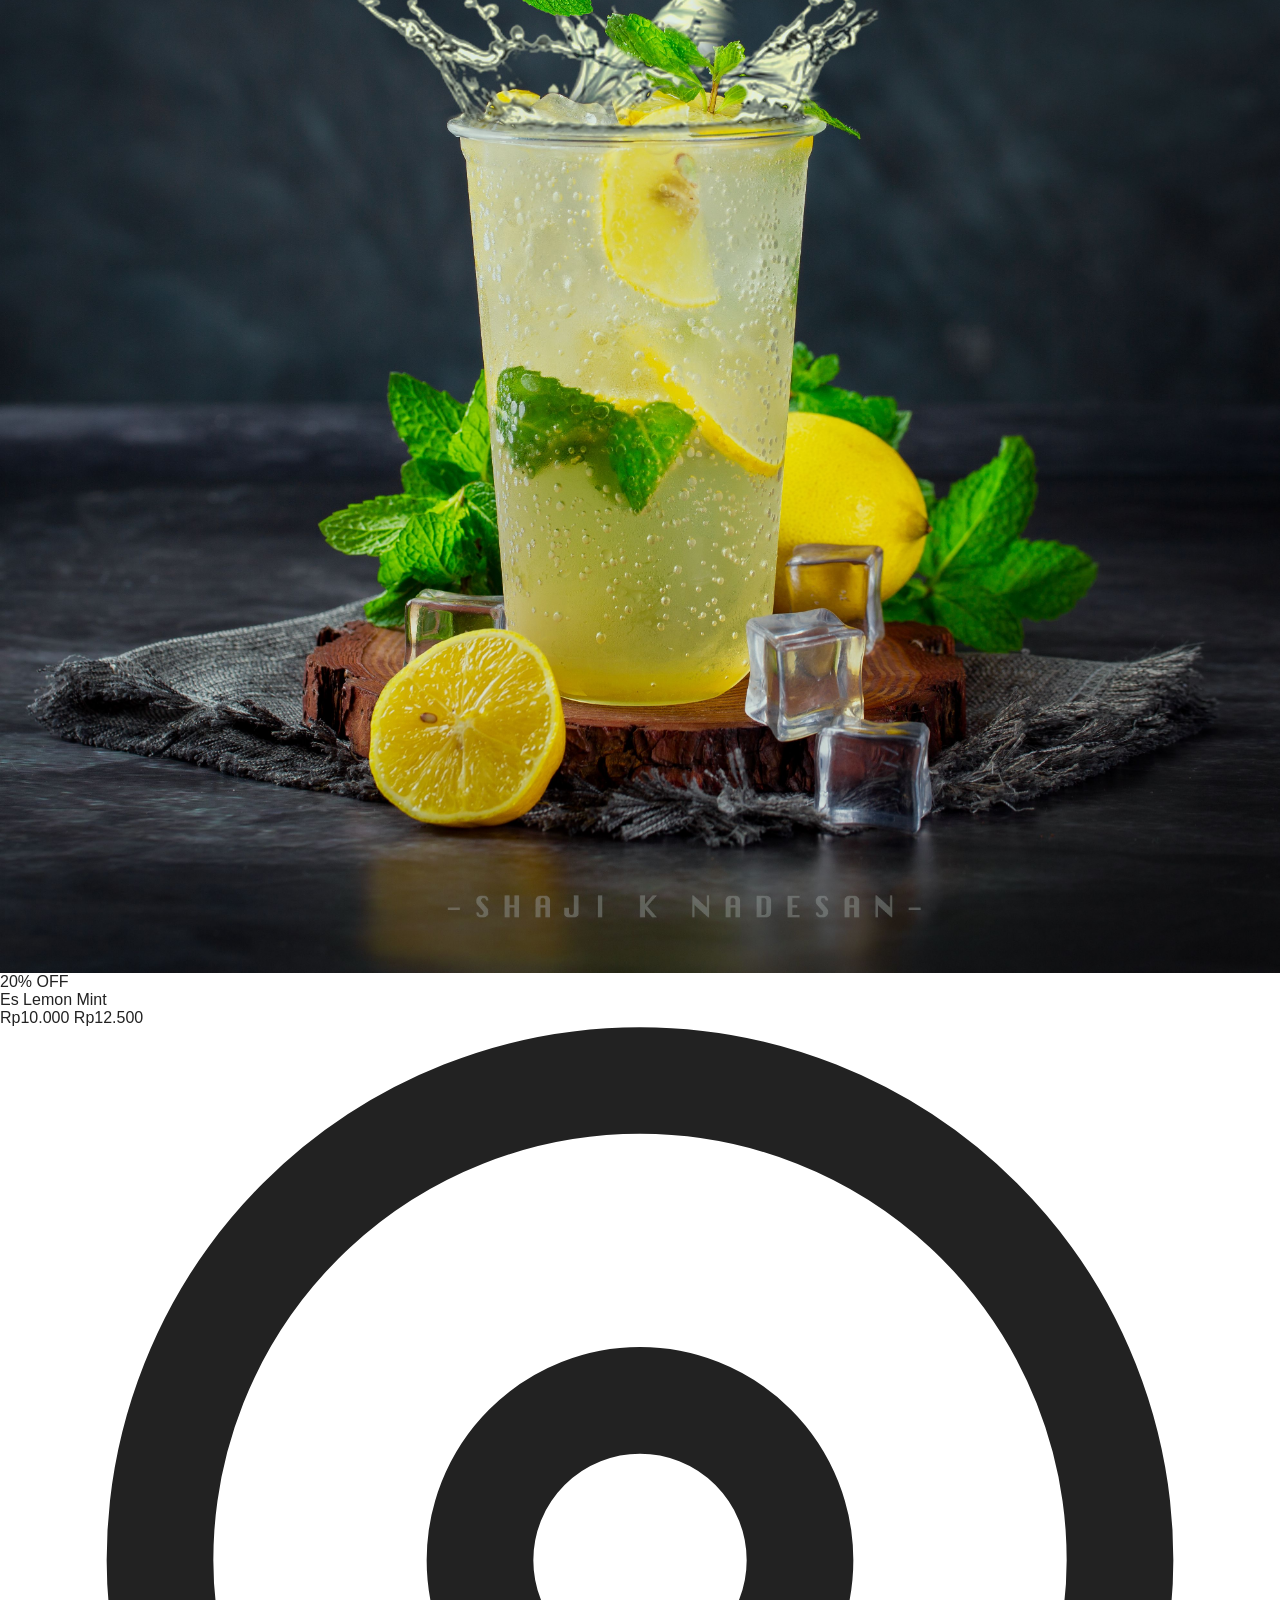
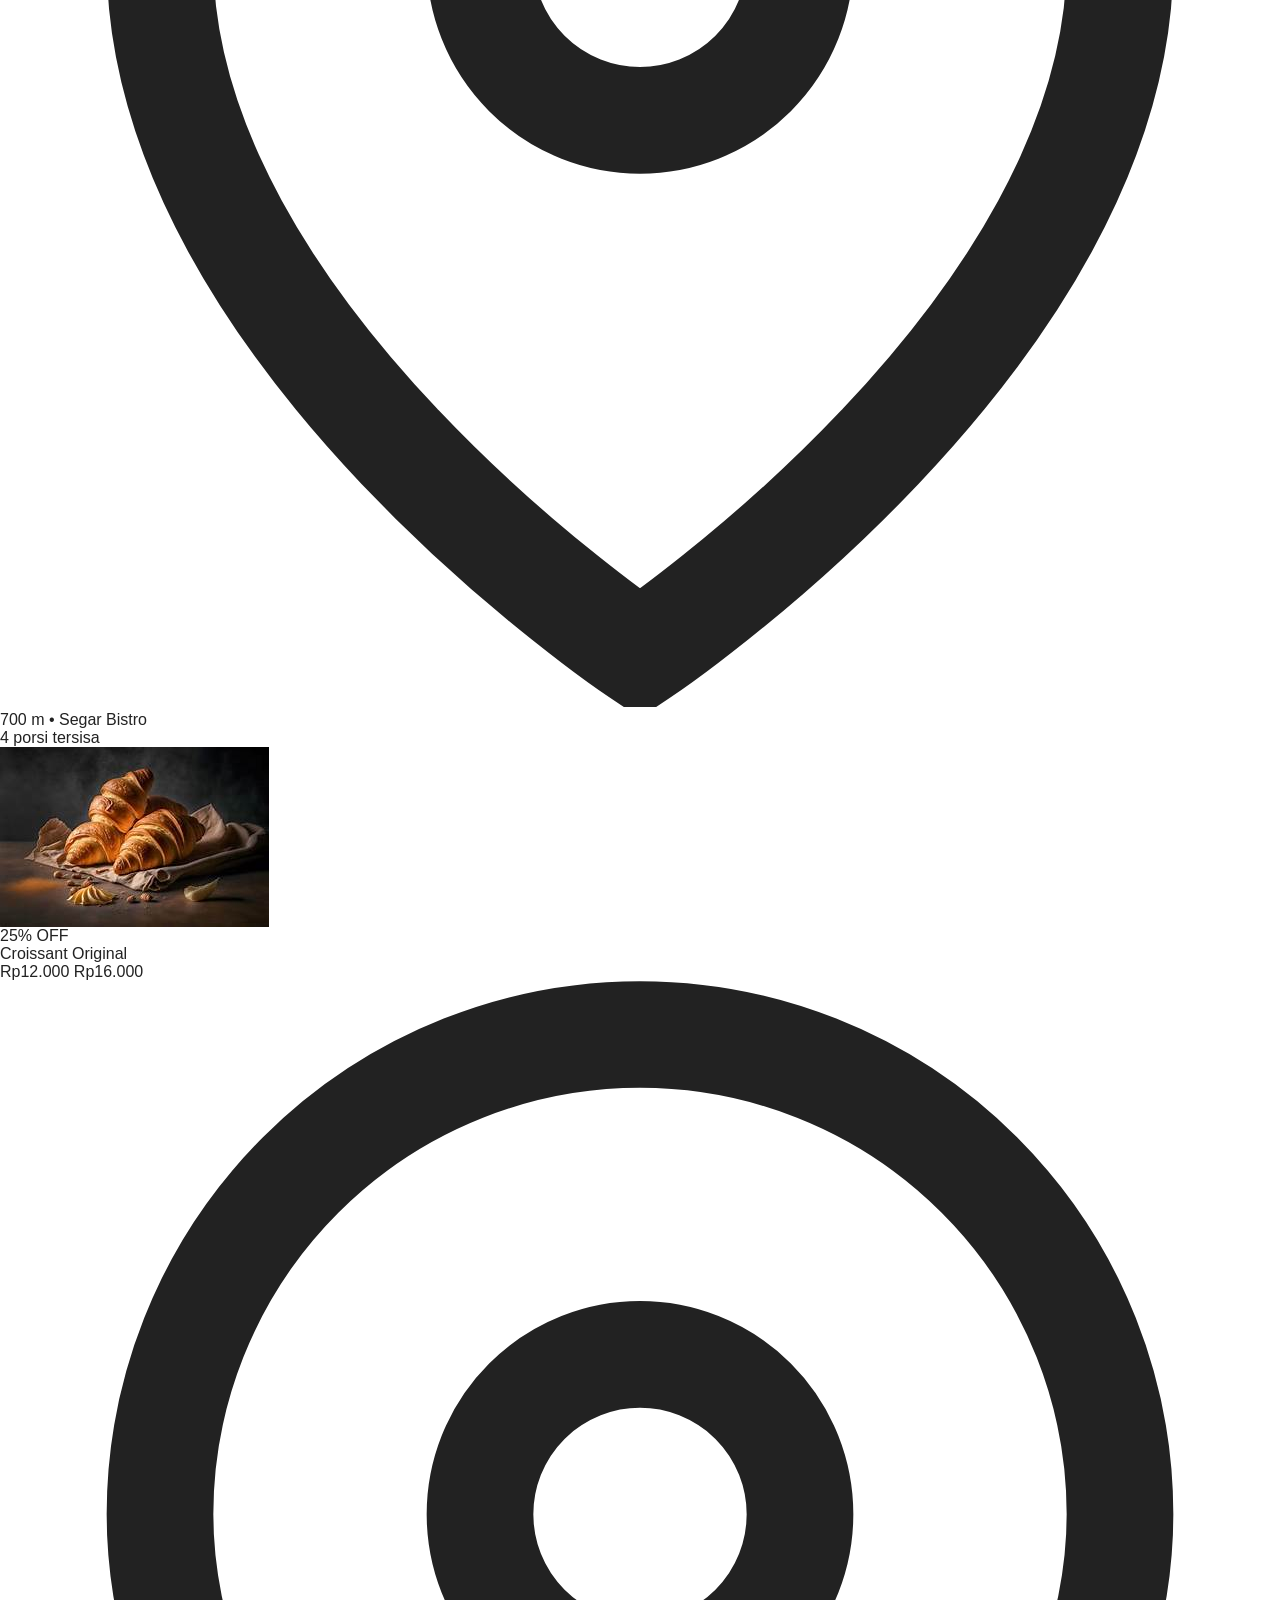
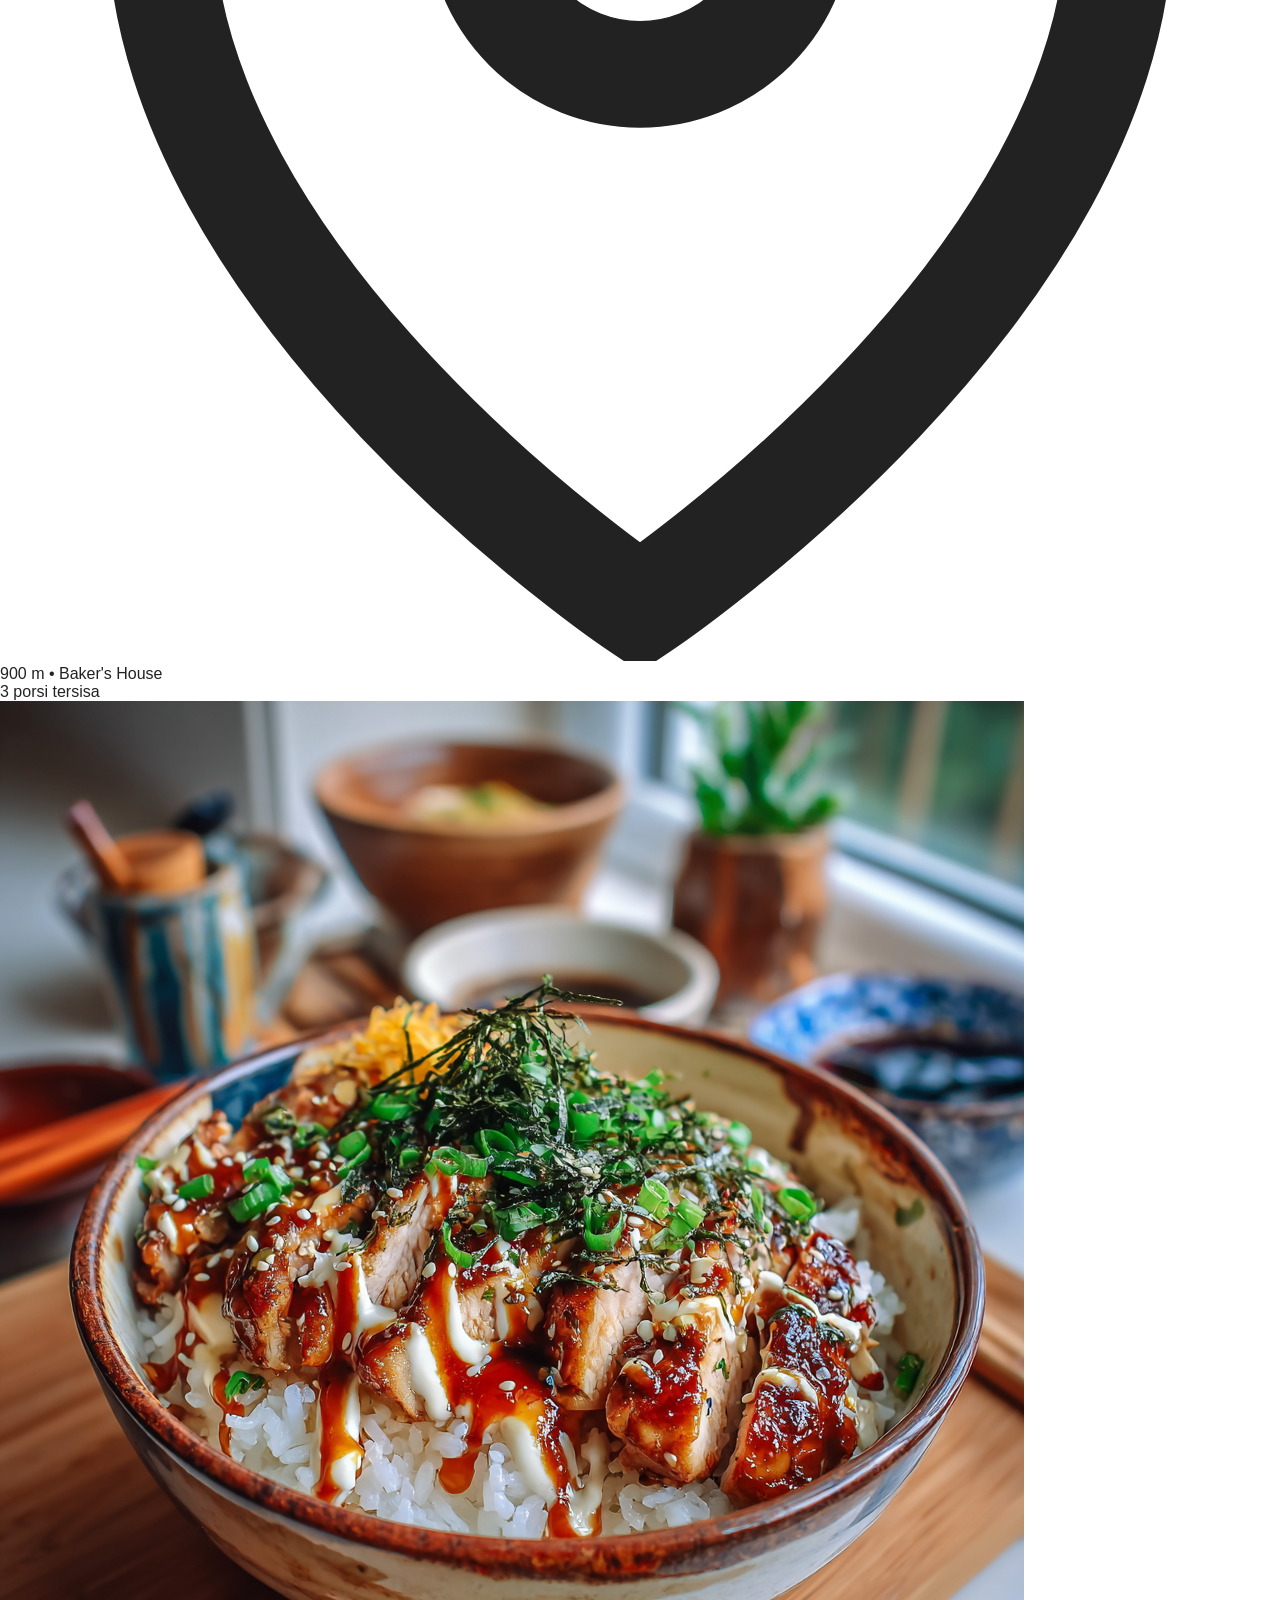
==== commit 535ecdd5: "hubungkan halaman menu" ====
--- a/index.html
+++ b/index.html
@@ -12,14 +12,14 @@
 <!-- NAVBAR -->
 <nav class="navbar">
   <div class="nav-inner">
-    <a href="#" class="logo">
+    <a href="Beranda.html" class="logo">
       <img src="logo_PiringBersama.jpeg" alt="Logo PiringBersama" class="logo-icon">
       <span class="logo-text">PiringBersama</span>
     </a>
     <div class="nav-links">
-      <a href="#" class="nav-link">Beranda</a>
-      <a href="#" class="nav-link active">Menu</a>
-      <a href="#" class="nav-link">Tentang Kami</a>
+      <a href="Beranda.html" class="nav-link">Beranda</a>
+      <a href="index.html" class="nav-link active">Menu</a>
+      <a href="TentangKami.html" class="nav-link">Tentang Kami</a>
     </div>
     <div class="nav-actions">
       <button class="btn-icon" title="Notifikasi">
@@ -35,7 +35,7 @@
           <a href="#">Riwayat Pesanan</a>
           <a href="#">Pengaturan</a>
           <hr>
-          <a href="#" class="logout">Keluar</a>
+          <a href="login.html" class="logout">Keluar</a>
         </div>
       </div>
     </div>
@@ -46,7 +46,7 @@
 <div class="announce-bar">
   <div class="announce-item">
     <div class="announce-dot"></div>
-    Makanan berkualitas dengan <strong>&nbsp;harga spesial</strong>, bantu kurangi food waste bersama!
+    Makanan berkualitas dengan <strong>&nbsp;harga spesial,</strong> bantu kurangi food waste bersama!
   </div>
   <div class="announce-item">
     <svg width="18" height="18" viewBox="0 0 24 24" fill="none" stroke="#2d8a4e" stroke-width="2"><path d="M12 22s8-4 8-10V5l-8-3-8 3v7c0 6 8 10 8 10z"/></svg>
@@ -367,9 +367,9 @@
     <div>
       <div class="footer-title">Navigasi</div>
       <div class="footer-links">
-        <a href="#">Beranda</a>
-        <a href="#">Menu</a>
-        <a href="#">Tentang Kami</a>
+        <a href="Beranda.html">Beranda</a>
+        <a href="index.html">Menu</a>
+        <a href="TentangKami.html">Tentang Kami</a>
         <a href="#">Cara Kerja</a>
         <a href="#">FAQ</a>
       </div>
--- a/style.css
+++ b/style.css
@@ -1,456 +1,447 @@
-*, *::before, *::after { box-sizing: border-box; margin: 0; padding: 0; }
-  :root {
-    --green: #2d8a4e;
-    --green-dark: #1e6b3a;
-    --green-light: #e8f5ee;
-    --green-mid: #d1eddb;
-    --orange: #f59e0b;
-    --orange-light: #fef3c7;
-    --white: #ffffff;
-    --bg: #f7f9f7;
-    --border: #e2e8e4;
-    --text-primary: #1a2e1f;
-    --text-secondary: #5a7060;
-    --red: #e53e3e;
-    --shadow-sm: 0 1px 3px rgba(0,0,0,0.08);
-    --shadow-md: 0 4px 16px rgba(0,0,0,0.12);
-    --radius: 12px;
-    --radius-sm: 8px;
-    --transition: 0.18s ease;
-    --primary: #2d8a4e;
-  }
-  body {
-    font-family: 'Plus Jakarta Sans', sans-serif;
-    background: var(--bg);
-    color: var(--text-primary);
-    min-height: 100vh;
-  }
-  a { text-decoration: none; color: inherit; }
-
-  /* ── NAVBAR ── */
-  .navbar {
-    position: sticky;
-    top: 0;
-    z-index: 100;
-    background: var(--white);
-    border-bottom: 1px solid var(--border);
-    box-shadow: var(--shadow-sm);
-  }
-  .nav-inner {
-    position: relative;
-    max-width: 1200px;
-    margin: 0 auto;
-    padding: 0 24px;
-    height: 62px;
-    display: flex;
-    align-items: center;
-    gap: 32px;
-  }
-  .logo {
-    display: flex;
-    align-items: center;
-    gap: 10px;
-    flex-shrink: 0;
-  }
-  .logo-icon {
-    width: 36px;
-    height: 36px;
-    border-radius: 50%;
-    object-fit: cover;
-    background: var(--green-light);
-  }
-  .logo-text {
-    font-size: 18px;
-    font-weight: 800;
-    color: var(--green);
-    letter-spacing: -.3px;
-  }
-  .nav-links {
-    display: flex;
-    gap: 8px;
-    position: absolute;
-    left: 50%;
-    transform: translateX(-50%);
-  }
-  .nav-link {
-    padding: 6px 14px;
-    border-radius: 20px;
-    font-weight: 600;
-    font-size: 14px;
-    color: var(--text-secondary);
-    transition: color var(--transition), background var(--transition);
-  }
-  .nav-link:hover { color: var(--green); background: var(--green-light); }
-  .nav-link.active { color: var(--green); }
-  .nav-actions {
-    display: flex;
-    align-items: center;
-    gap: 12px;
-    margin-left: auto;
-  }
-  .btn-icon {
-    position: relative;
-    width: 38px;
-    height: 38px;
-    border-radius: 50%;
-    display: flex;
-    align-items: center;
-    justify-content: center;
-    color: var(--text-secondary);
-    transition: background var(--transition), color var(--transition);
-    cursor: pointer;
-    border: none;
-    background: transparent;
-  }
-  .btn-icon:hover { background: var(--bg); color: var(--text-primary); }
-  .btn-icon svg { width: 20px; height: 20px; }
-  .notif-badge {
-    position: absolute;
-    top: 3px;
-    right: 3px;
-    width: 16px;
-    height: 16px;
-    border-radius: 50%;
-    background: var(--orange);
-    color: #fff;
-    font-size: 9px;
-    font-weight: 700;
-    display: flex;
-    align-items: center;
-    justify-content: center;
-    border: 2px solid var(--white);
-  }
-  .user-menu {
-    position: relative;
-    display: flex;
-    align-items: center;
-    gap: 8px;
-    padding: 5px 12px 5px 5px;
-    border-radius: 24px;
-    border: 1px solid var(--border);
-    background: var(--white);
-    font-size: 14px;
-    font-weight: 600;
-    color: var(--text-primary);
-    transition: border-color var(--transition), box-shadow var(--transition);
-    cursor: pointer;
-  }
-  .user-menu:hover { border-color: var(--green); box-shadow: 0 0 0 3px var(--green-light); }
-  .avatar {
-    width: 28px;
-    height: 28px;
-    border-radius: 50%;
-    object-fit: cover;
-    background: var(--green-light);
-    display: flex;
-    align-items: center;
-    justify-content: center;
-    font-size: 12px;
-    font-weight: 700;
-    color: var(--green);
-  }
-  .dropdown-menu {
-    position: absolute;
-    top: calc(100% + 8px);
-    right: 0;
-    min-width: 170px;
-    background: var(--white);
-    border: 1px solid var(--border);
-    border-radius: var(--radius-sm);
-    box-shadow: var(--shadow-md);
-    padding: 6px;
-    display: none;
-    flex-direction: column;
-    gap: 2px;
-    z-index: 200;
-  }
-  .dropdown-menu.open { display: flex; }
-  .dropdown-menu a {
-    padding: 9px 12px;
-    border-radius: 6px;
-    font-size: 13.5px;
-    font-weight: 500;
-    color: var(--text-primary);
-    transition: background var(--transition);
-  }
-  .dropdown-menu a:hover { background: var(--bg); }
-  .dropdown-menu hr { border: none; border-top: 1px solid var(--border); margin: 4px 0; }
-  .dropdown-menu a.logout { color: #e53e3e; }
-  .chevron-icon { width: 14px; height: 14px; color: var(--text-secondary); }
-
-  /* ── ANNOUNCEMENT BAR ── */
-  .announce-bar {
-    background: var(--white);
-    border-bottom: 1px solid var(--border);
-    padding: 10px 24px;
-    display: flex;
-    align-items: center;
-    justify-content: center;
-    gap: 48px;
-    font-size: 13.5px;
-  }
-  .announce-item {
-    display: flex;
-    align-items: center;
-    gap: 8px;
-    color: var(--text-secondary);
-  }
-  .announce-item strong { color: var(--green); font-weight: 700; }
-  .announce-dot {
-    width: 8px; height: 8px;
-    border-radius: 50%;
-    background: var(--green);
-    flex-shrink: 0;
-  }
-
-  /* ── PAGE LAYOUT ── */
-  .page-wrap {
-    max-width: 1200px;
-    margin: 0 auto;
-    padding: 32px 24px;
-  }
-  .page-header { margin-bottom: 24px; }
-  .page-header h1 { font-size: 28px; font-weight: 800; color: var(--text-primary); line-height: 1.2; }
-  .page-header h1 span { color: var(--green); }
-  .page-header p { color: var(--text-secondary); margin-top: 6px; font-size: 14px; }
-
-  .content-row {
-    display: flex;
-    gap: 24px;
-    align-items: flex-start;
-  }
-
-  /* ── FILTER SIDEBAR ── */
-  .filter-sidebar {
-    width: 260px;
-    flex-shrink: 0;
-    background: var(--white);
-    border: 1px solid var(--border);
-    border-radius: var(--radius);
-    padding: 20px;
-  }
-  .filter-header {
-    display: flex;
-    align-items: center;
-    justify-content: space-between;
-    margin-bottom: 20px;
-  }
-  .filter-header h3 { font-size: 16px; font-weight: 700; }
-  .reset-btn {
-    display: flex;
-    align-items: center;
-    gap: 5px;
-    font-size: 13px;
-    font-weight: 600;
-    color: var(--green);
-    cursor: pointer;
-    border: none;
-    background: none;
-  }
-  .reset-btn svg { width: 14px; height: 14px; }
-  .filter-section { margin-bottom: 20px; }
-  .filter-section-title { font-size: 13px; font-weight: 700; color: var(--text-primary); margin-bottom: 12px; }
-  .filter-divider { border: none; border-top: 1px solid var(--border); margin: 16px 0; }
-  .radio-group, .checkbox-group { display: flex; flex-direction: column; gap: 10px; }
-  .radio-item, .checkbox-item {
-    display: flex;
-    align-items: center;
-    gap: 10px;
-    font-size: 13.5px;
-    color: var(--text-secondary);
-    cursor: pointer;
-  }
-  .radio-item input[type="radio"], .checkbox-item input[type="checkbox"] {
-    accent-color: var(--green);
-    width: 15px; height: 15px;
-  }
-  .radio-item.active, .radio-item:has(input:checked) { color: var(--green); font-weight: 600; }
-  .cat-icon { font-size: 14px; }
-
-  /* ── MAIN CONTENT ── */
-  .main-content { flex: 1; min-width: 0; }
-  .toolbar {
-    display: flex;
-    align-items: center;
-    justify-content: flex-end;
-    gap: 12px;
-    margin-bottom: 20px;
-  }
-  .sort-select {
-    display: flex;
-    align-items: center;
-    gap: 8px;
-    padding: 8px 14px;
-    border: 1px solid var(--border);
-    border-radius: 8px;
-    font-size: 13.5px;
-    font-weight: 600;
-    background: var(--white);
-    color: var(--text-primary);
-    cursor: pointer;
-    font-family: inherit;
-  }
-  .sort-select svg { width: 16px; height: 16px; color: var(--text-secondary); }
-  .view-toggle {
-    display: flex;
-    border: 1px solid var(--border);
-    border-radius: 8px;
-    overflow: hidden;
-    background: var(--white);
-  }
-  .view-btn {
-    display: flex;
-    align-items: center;
-    gap: 6px;
-    padding: 8px 14px;
-    font-size: 13.5px;
-    font-weight: 600;
-    color: var(--text-secondary);
-    cursor: pointer;
-    border: none;
-    background: transparent;
-    transition: background var(--transition), color var(--transition);
-  }
-  .view-btn svg { width: 16px; height: 16px; }
-  .view-btn.active { background: var(--green); color: #fff; }
-  .view-btn:not(:last-child) { border-right: 1px solid var(--border); }
-
-  /* ── FOOD GRID ── */
-  .food-grid {
-    display: grid;
-    grid-template-columns: repeat(4, 1fr);
-    gap: 16px;
-    margin-bottom: 32px;
-  }
-  .food-card {
-    background: var(--white);
-    border: 1px solid var(--border);
-    border-radius: var(--radius);
-    overflow: hidden;
-    transition: box-shadow var(--transition), transform var(--transition);
-    cursor: pointer;
-  }
-  .food-card:hover { box-shadow: var(--shadow-md); transform: translateY(-2px); }
-  .card-img-wrap {
-    position: relative;
-    height: 150px;
-    overflow: hidden;
-    background: #f0f4f1;
-  }
-  .card-img-wrap img {
-    width: 100%;
-    height: 100%;
-    object-fit: cover;
-    transition: transform 0.3s ease;
-  }
-  .food-card:hover .card-img-wrap img { transform: scale(1.04); }
-  .discount-badge {
-    position: absolute;
-    top: 10px;
-    left: 10px;
-    background: var(--orange);
-    color: #fff;
-    font-size: 11px;
-    font-weight: 700;
-    padding: 3px 8px;
-    border-radius: 6px;
-    letter-spacing: .3px;
-  }
-  .card-body { padding: 12px 14px 14px; }
-  .card-name { font-size: 14px; font-weight: 700; color: var(--text-primary); margin-bottom: 6px; }
-  .card-prices {
-    display: flex;
-    align-items: center;
-    gap: 8px;
-    margin-bottom: 8px;
-  }
-  .price-new { font-size: 14px; font-weight: 700; color: var(--green); }
-  .price-old { font-size: 12px; color: #aaa; text-decoration: line-through; }
-  .card-location {
-    display: flex;
-    align-items: center;
-    gap: 5px;
-    font-size: 12px;
-    color: var(--text-secondary);
-    margin-bottom: 10px;
-  }
-  .card-location svg { width: 13px; height: 13px; flex-shrink: 0; color: var(--text-secondary); }
-  .card-footer {
-    background: var(--green-light);
-    border-radius: 6px;
-    padding: 6px 10px;
-    font-size: 12px;
-    font-weight: 600;
-    color: var(--green);
-    text-align: center;
-  }
-
-  /* ── PAGINATION ── */
-  .pagination {
-    display: flex;
-    align-items: center;
-    justify-content: center;
-    gap: 6px;
-  }
-  .page-btn {
-    width: 36px; height: 36px;
-    border-radius: 8px;
-    display: flex;
-    align-items: center;
-    justify-content: center;
-    font-size: 13.5px;
-    font-weight: 600;
-    border: 1px solid var(--border);
-    background: var(--white);
-    color: var(--text-secondary);
-    cursor: pointer;
-    transition: all var(--transition);
-  }
-  .page-btn:hover { border-color: var(--green); color: var(--green); }
-  .page-btn.active { background: var(--green); color: #fff; border-color: var(--green); }
-  .page-btn svg { width: 14px; height: 14px; }
-
-  /* ── FOOTER ── */
-  .footer {
-    background: white;
-    border-top: 1px solid #ddd;
-    padding: 48px 80px 20px;
-    margin-top: 40px;
-  }
-  .footer-grid {
-    display: grid;
-    grid-template-columns: 2fr 1fr 1fr 1fr 1.2fr;
-    gap: 36px;
-    align-items: start;
-  }
-  .footer-brand .logo { margin-bottom: 0; }
-  .footer-brand .logo img { width: 32px; height: 32px; border-radius: 50%; object-fit: cover; }
-  .footer-brand .logo span { font-size: 16px; font-weight: 800; color: var(--green); }
-  .footer-brand p {
-    margin-top: 16px;
-    line-height: 1.8;
-    color: #555;
-    max-width: 320px;
-    font-size: 14px;
-  }
-  .footer-title { font-weight: 700; margin-bottom: 18px; font-size: 16px; }
-  .footer-links { display: flex; flex-direction: column; gap: 12px; }
-  .footer-links a { color: #555; text-decoration: none; transition: 0.2s; font-size: 14px; }
-  .footer-links a:hover { color: var(--primary); }
-  .store-buttons { display: flex; flex-direction: column; gap: 8px; }
-  .store-btn { display: block; }
-  .store-btn img { width: 140px; height: auto; display: block; border-radius: 10px; transition: transform 0.25s ease; }
-  .store-btn img:hover { transform: scale(1.04); }
-  .copyright { margin-top: 48px; text-align: center; color: #777; font-size: 14px; }
-  .social-links { display: flex; gap: 10px; margin-top: 16px; }
-  .social-link {
-    width: 30px; height: 30px;
-    border-radius: 50%;
-    background: var(--green-light);
-    display: flex; align-items: center; justify-content: center;
-    color: var(--green);
-    font-size: 14px;
-    transition: background var(--transition);
-  }
-  .social-link:hover { background: var(--green-mid); }
-  .social-link svg { width: 15px; height: 15px; }
+*{
+  margin:0;
+  padding:0;
+  box-sizing:border-box;
+}
+
+:root {
+  --primary: #27AE60;
+  --primary-dark: #17853B;
+  --bg: #D5F0DA;
+  --text: #121212;
+  --secondary: #5B5B5B;
+  --border: #D9D9D9;
+  --white: #FFFFFF;
+  --green:        #2e9e4f;
+  --green-dark:   #1e7a38;
+  --green-light:  #e8f7ed;
+  --orange:       #f97316;
+  --orange-light: #fff4ec;
+  --text-primary: #111827;
+  --text-secondary:#6b7280;
+  --text-muted:   #9ca3af;
+  --border:       #e5e7eb;
+  --bg:           #f5f6f8;
+  --white:        #ffffff;
+  --shadow-sm:    0 1px 3px rgba(0,0,0,.08), 0 1px 2px rgba(0,0,0,.05);
+  --shadow-md:    0 4px 16px rgba(0,0,0,.10);
+  --shadow-lg:    0 8px 32px rgba(0,0,0,.14);
+  --radius:       14px;
+  --radius-sm:    8px;
+  --transition:   .2s ease;
+  --font:         'Plus Jakarta Sans', sans-serif;
+}
+
+*, *::before, *::after { box-sizing: border-box; margin: 0; padding: 0; }
+html { scroll-behavior: smooth; }
+body{
+  font-family:'Poppins',sans-serif;
+  background:#fff;
+  color:#222;
+}
+a { text-decoration: none; color: inherit; }
+img { display: block; max-width: 100%; }
+button { font-family: var(--font); cursor: pointer; border: none; background: none; }
+
+.navbar {
+  position: sticky;
+  top: 0;
+  z-index: 100;
+  background: var(--white);
+  border-bottom: 1px solid var(--border);
+  box-shadow: var(--shadow-sm);
+}
+.nav-inner {
+  position: relative;
+  max-width: 1200px;
+  margin: 0 auto;
+  padding: 0 24px;
+  height: 62px;
+  display: flex;
+  align-items: center;
+  gap: 32px;
+}
+
+.logo {
+  display: flex;
+  align-items: center;
+  gap: 10px;
+  flex-shrink: 0;
+}
+.logo-icon {
+  width: 36px;
+  height: 36px;
+  border-radius: 50%;
+  object-fit: cover;
+  background: var(--green-light);
+}
+.logo-text {
+  font-size: 18px;
+  font-weight: 800;
+  color: var(--green);
+  letter-spacing: -.3px;
+}
+
+.nav-links {
+  display: flex;
+  gap: 8px;
+  position: absolute;
+  left: 50%;
+  transform: translateX(-50%);
+}
+.nav-link {
+  padding: 6px 14px;
+  border-radius: 20px;
+  font-weight: 600;
+  font-size: 14px;
+  color: var(--text-secondary);
+  transition: color var(--transition), background var(--transition);
+}
+.nav-link:hover { color: var(--green); background: var(--green-light); }
+.nav-link.active { color: var(--green); }
+
+.nav-actions {
+  display: flex;
+  align-items: center;
+  gap: 12px;
+  margin-left: auto;
+}
+.btn-icon {
+  position: relative;
+  width: 38px;
+  height: 38px;
+  border-radius: 50%;
+  display: flex;
+  align-items: center;
+  justify-content: center;
+  color: var(--text-secondary);
+  transition: background var(--transition), color var(--transition);
+}
+.btn-icon:hover { background: var(--bg); color: var(--text-primary); }
+.notif-badge {
+  position: absolute;
+  top: 3px;
+  right: 3px;
+  width: 16px;
+  height: 16px;
+  border-radius: 50%;
+  background: var(--orange);
+  color: #fff;
+  font-size: 9px;
+  font-weight: 700;
+  display: flex;
+  align-items: center;
+  justify-content: center;
+  border: 2px solid var(--white);
+}
+
+.user-menu {
+  position: relative;
+  display: flex;
+  align-items: center;
+  gap: 8px;
+  padding: 5px 12px 5px 5px;
+  border-radius: 24px;
+  border: 1px solid var(--border);
+  background: var(--white);
+  font-size: 14px;
+  font-weight: 600;
+  color: var(--text-primary);
+  transition: border-color var(--transition), box-shadow var(--transition);
+}
+.user-menu:hover { border-color: var(--green); box-shadow: 0 0 0 3px var(--green-light); }
+.avatar {
+  width: 28px;
+  height: 28px;
+  border-radius: 50%;
+  object-fit: cover;
+}
+
+.hero{
+  display:grid;
+  grid-template-columns:1fr 1fr;
+  padding:60px;
+  gap:40px;
+  align-items:center;
+}
+
+.hero-left h1{
+  font-size:24px;
+  margin-bottom:20px;
+}
+
+.hero-left span{
+  color:#22c55e;
+}
+
+.hero-left p{
+  color:#666;
+  line-height:1.8;
+  max-width: 500px;
+}
+
+.hero-right img{
+  width:75%;
+  max-width:520px;
+  margin-left:auto;
+  border-radius:28px;
+  object-fit:cover;
+}
+
+.mini-card{
+  margin-top:30px;
+  background:white;
+  width:250px;
+  padding:20px;
+  border-radius:20px;
+  display:flex;
+  gap:15px;
+  box-shadow:0 10px 25px rgba(0,0,0,0.08);
+}
+
+.content-grid{
+  display:grid;
+  grid-template-columns:2fr 1fr 1fr;
+  gap:25px;
+  padding:0 60px;
+}
+
+.problem-box,
+.vision-box,
+.mission-box{
+  background:#eef8f0;
+  padding:30px;
+  border-radius:30px;
+}
+
+.problem-box h2 span{
+  color:#22c55e;
+}
+
+.stats{
+  display:flex;
+  gap:20px;
+  margin-top:25px;
+}
+
+.stat-card{
+  background:white;
+  padding:20px;
+  border-radius:20px;
+  flex:1;
+}
+
+.steps{
+  padding:70px 60px;
+  text-align:center;
+}
+
+.steps h2 span{
+  color:#22c55e;
+}
+
+.step-line{
+  margin-top:50px;
+  display:flex;
+  align-items:center;
+  justify-content:center;
+}
+
+.step{
+  width:90px;
+  height:90px;
+  border-radius:50%;
+  background:#eaf7ee;
+  display:flex;
+  justify-content:center;
+  align-items:center;
+}
+
+.line{
+  width:120px;
+  height:2px;
+  background:#333;
+}
+
+.cta{
+  background:#f6e7d2;
+  margin:0 60px;
+  border-radius:25px;
+  padding:30px;
+  display:flex;
+  justify-content:space-between;
+  align-items:center;
+}
+
+.cta-left{
+  display:flex;
+  align-items:center;
+  gap:20px;
+}
+
+.cta button{
+  background:#22c55e;
+  color:white;
+  border:none;
+  padding:16px 28px;
+  border-radius:14px;
+  font-weight:600;
+}
+
+.footer {
+  background: white;
+  border-top: 1px solid #ddd;
+  padding: 48px 80px 20px;
+}
+
+.footer-grid {
+  display: grid;
+  grid-template-columns: 2fr 1fr 1fr 1fr 1fr;
+  gap: 40px;
+  align-items: start;
+}
+
+.footer-brand p {
+  margin-top: 16px;
+  line-height: 1.8;
+  color: #555;
+  max-width: 320px;
+}
+
+.footer-title {
+  font-weight: 700;
+  margin-bottom: 18px;
+  font-size: 18px;
+}
+
+.footer-links {
+  display: flex;
+  flex-direction: column;
+  gap: 12px;
+}
+
+.footer-links a {
+  color: #555;
+  text-decoration: none;
+  transition: 0.2s;
+}
+
+.footer-links a:hover {
+  color: var(--primary);
+}
+
+.download-app{
+  display: flex;
+  flex-direction: column;
+  align-items: flex-start;
+}
+
+.download-app .footer-title{
+  margin-bottom: 14px;
+}
+
+.store-buttons{
+  display: flex;
+  flex-direction: column;
+  gap: 8px;
+}
+
+.store-btn{
+  display: block;
+}
+
+.store-btn img{
+  width: 150px;
+  height: auto;
+  display: block;
+  border-radius: 10px;
+  transition: transform 0.25s ease;
+}
+
+.store-btn img:hover{
+  transform: scale(1.04);
+}
+
+.copyright {
+  margin-top: 48px;
+  text-align: center;
+  color: #777;
+  font-size: 14px;
+}
+
+.shape {
+  position: absolute;
+  opacity: 0.15;
+  color: #a8bf7b;
+  z-index: 1;
+  user-select: none;
+}
+
+.shape-1 {
+  top: 90px;
+  left: 20px;
+  font-size: 120px;
+}
+
+.shape-2 {
+  top: 90px;
+  right: 20px;
+  font-size: 120px;
+}
+
+.shape-3 {
+  right: 20px;
+  bottom: 140px;
+  font-size: 140px;
+}
+
+@media (max-width: 1200px) {
+  .main-section {
+    flex-direction: column;
+  }
+
+  .left-content {
+    max-width: 100%;
+  }
+
+  .login-card {
+    width: 100%;
+    max-width: 620px;
+  }
+
+  .footer-grid {
+    display: grid;
+    grid-template-columns: 2fr 1fr 1fr 1fr 1.2fr;
+    gap: 36px;
+    align-items: start;
+  }
+}
+
+@media (max-width: 768px) {
+  .navbar,
+  .main-section,
+  .footer {
+    padding-left: 24px;
+    padding-right: 24px;
+  }
+
+  .hero-title {
+    font-size: 44px;
+  }
+
+  .hero-desc {
+    font-size: 18px;
+  }
+
+  .social-login {
+    flex-direction: column;
+  }
+
+  .footer-grid {
+    grid-template-columns: 1fr;
+  }
+
+  .login-card {
+    padding: 28px;
+  }
+}
